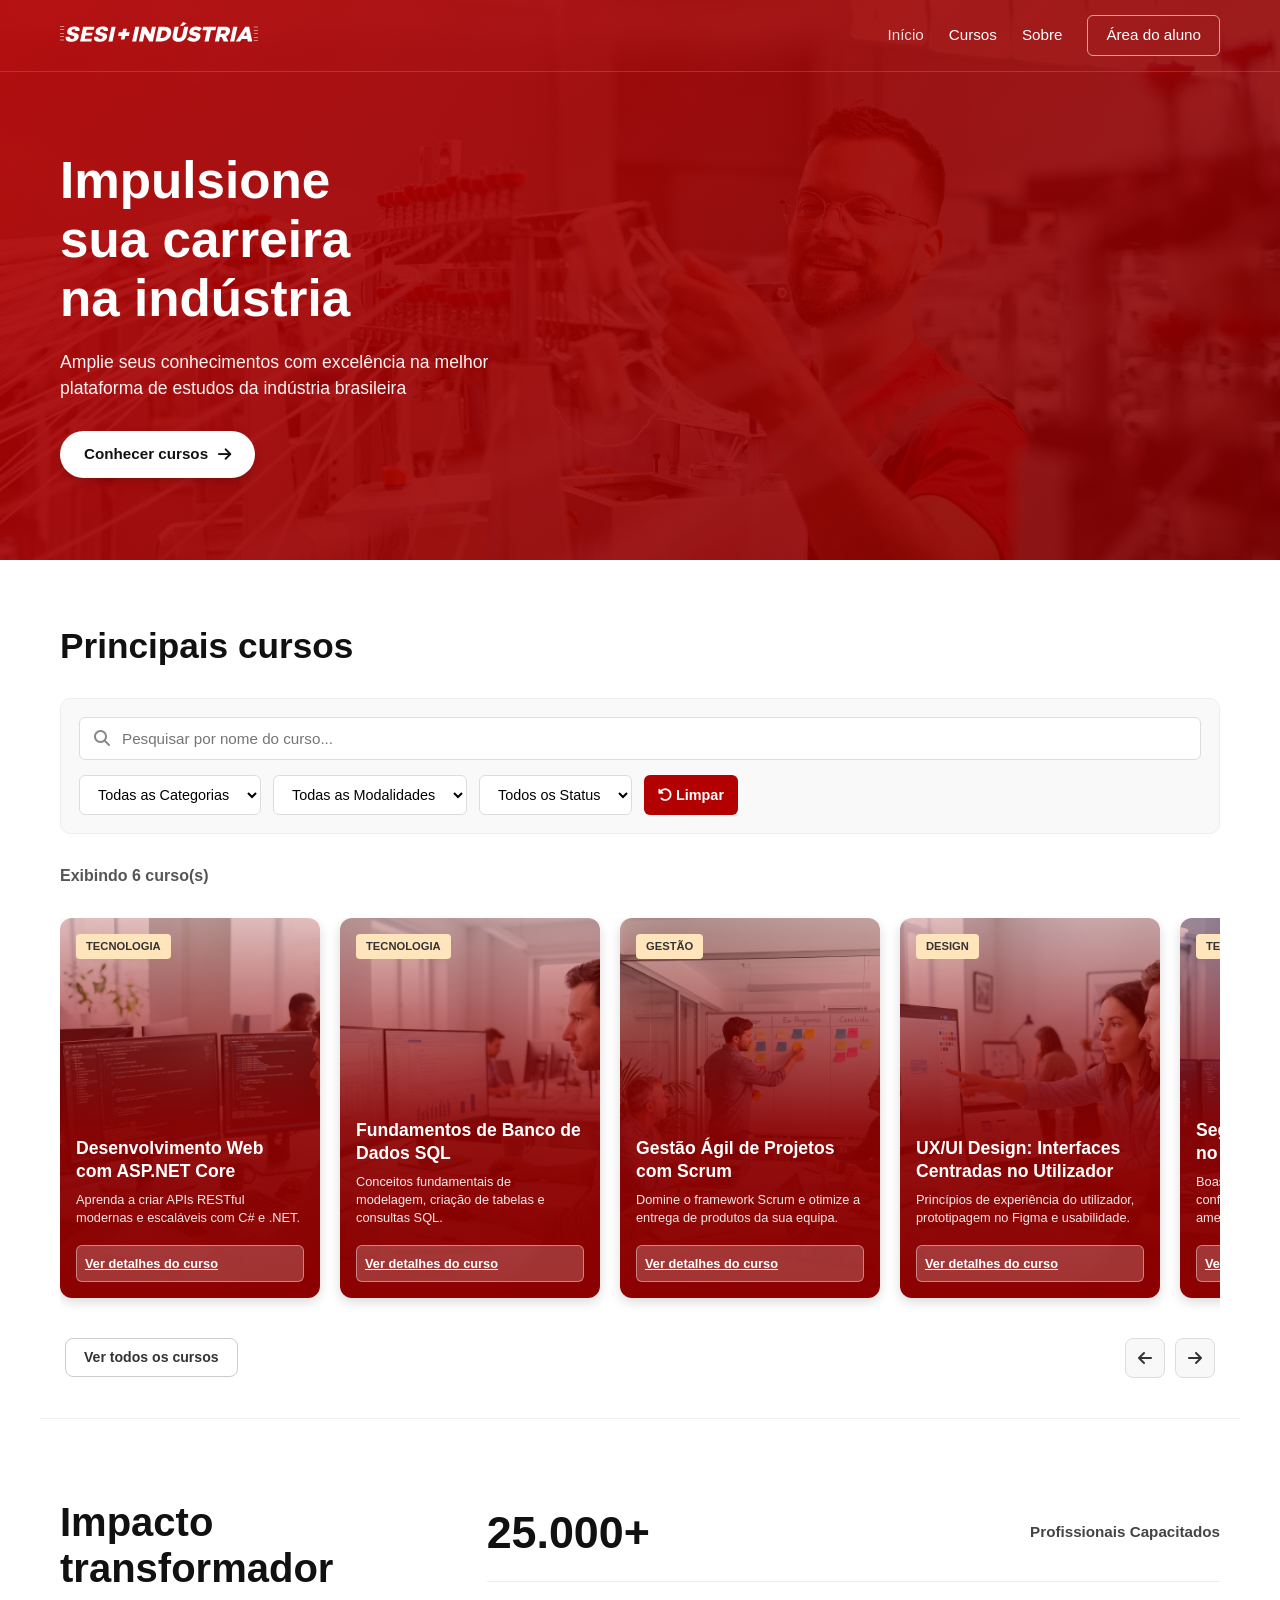
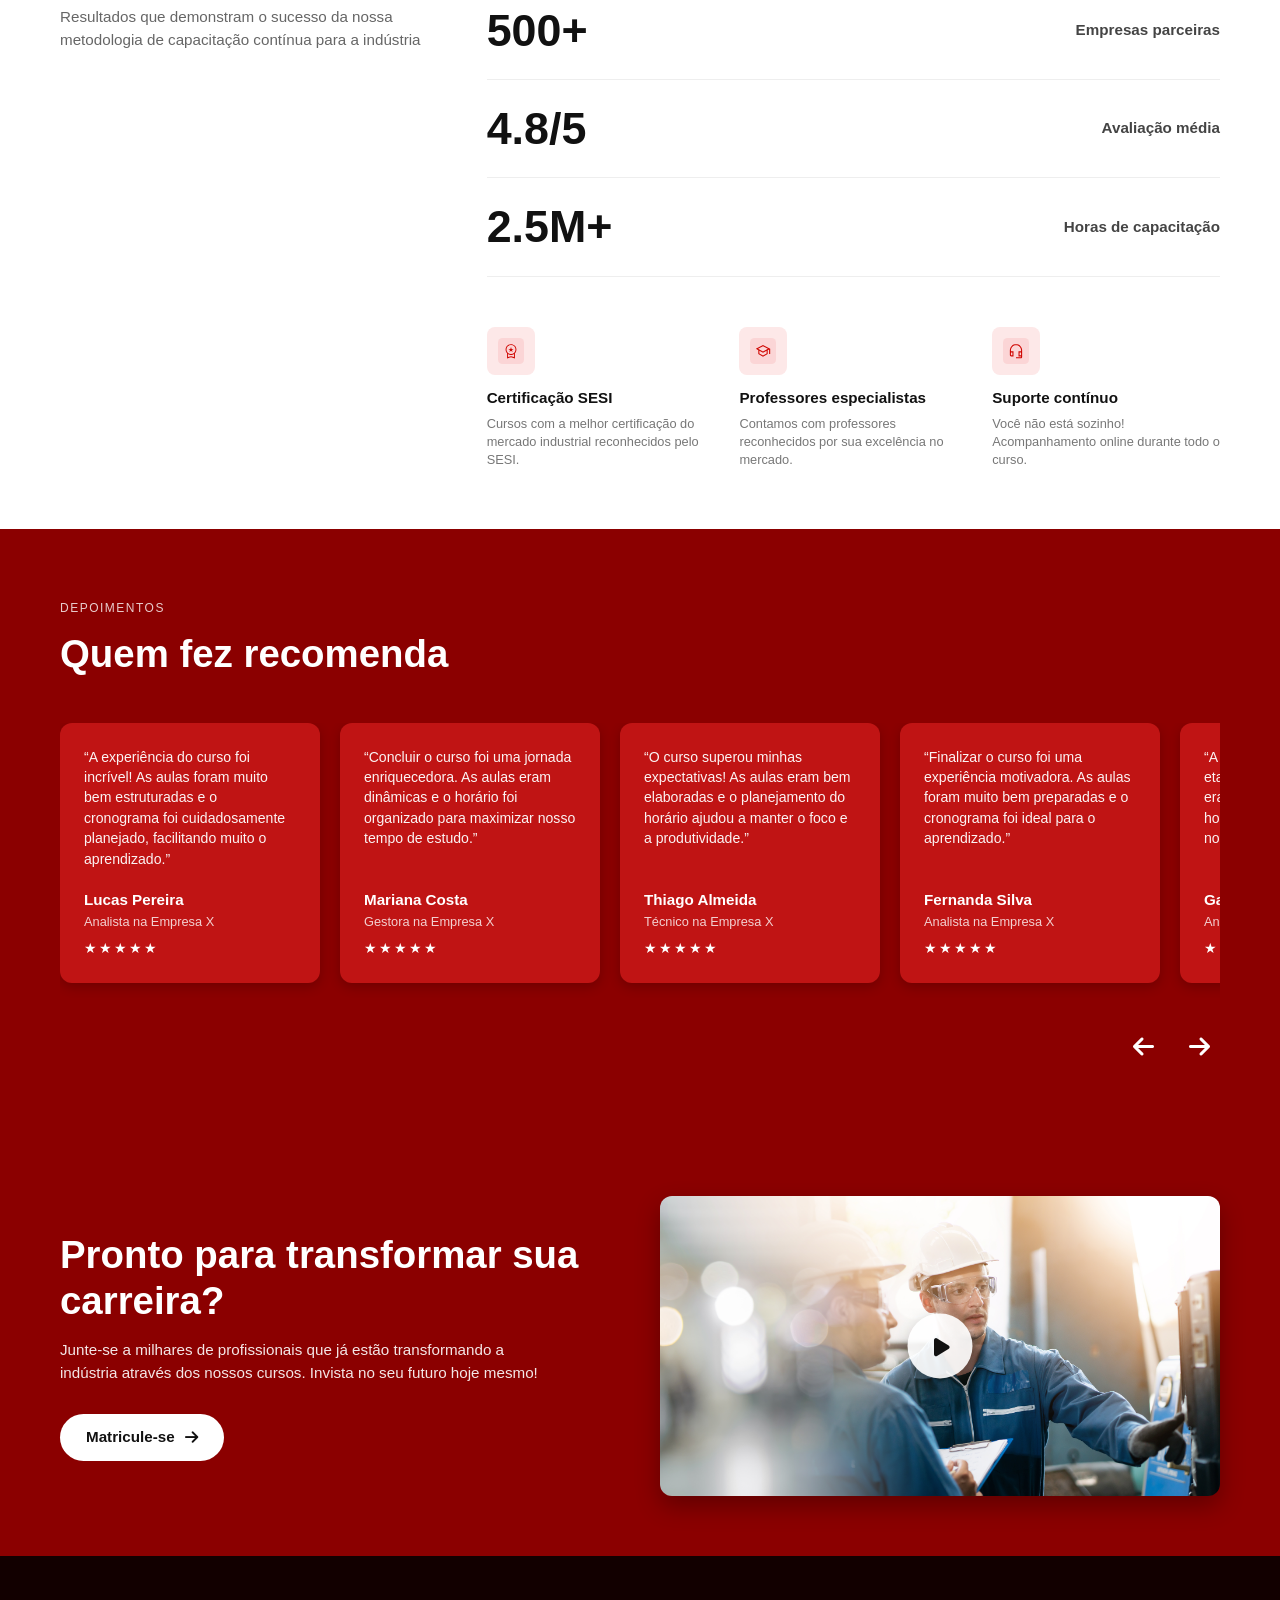
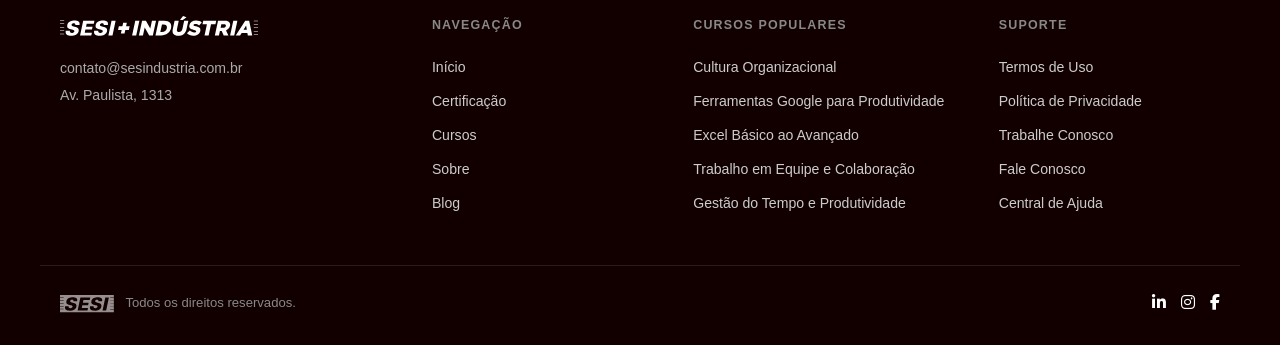
==== frontend/index.html @ e1ee6274 "Feat: Cria pagina completa de detalhes do curso" ====
<!DOCTYPE html>
<html lang="pt-BR">
<head>
    <meta charset="UTF-8">
    <meta name="viewport" content="width=device-width, initial-scale=1.0">
    <title>SESI + Indústria - Cursos e Capacitação</title>
    <link rel="stylesheet" href="style.css">
    <!-- Ícones FontAwesome para redes sociais e setas -->
    <link rel="stylesheet" href="https://cdnjs.cloudflare.com/ajax/libs/font-awesome/6.4.0/css/all.min.css">
</head>
<body>

    <!-- Header / Navbar Superior -->
    <header class="navbar" id="navbar">
        <div class="nav-container">
            <div class="brand-logo">
                <img id="navbarLogo" src="assets/logo-sesi-industria-white.svg" alt="SESI + Indústria">
            </div>
            <nav class="nav-links">
                <a href="#inicio" class="active">Início</a>
                <a href="#cursos">Cursos</a>
                <a href="#sobre">Sobre</a>
                <a href="#" class="btn-area-aluno">Área do aluno</a>
            </nav>
        </div>
    </header>

    <!-- Hero Banner -->
    <section id="inicio" class="hero-section">
        <div class="hero-overlay"></div>
        <div class="hero-content">
            <h1>Impulsione<br>sua carreira<br>na indústria</h1>
            <p>Amplie seus conhecimentos com excelência na melhor plataforma de estudos da indústria brasileira</p>
            <a href="#cursos" class="btn-hero">Conhecer cursos <i class="fa-solid fa-arrow-right"></i></a>
        </div>
    </section>

    <!-- Seção Catálogo de Cursos & Filtros -->
    <section id="cursos" class="courses-section container">
        <div class="section-title">
            <h2>Principais cursos</h2>
        </div>

        <!-- Filtros Integrados -->
        <div class="filters-container">
            <div class="search-box">
                <i class="fa-solid fa-magnifying-glass search-icon"></i>
                <input type="text" id="searchInput" placeholder="Pesquisar por nome do curso..." aria-label="Pesquisar curso">
            </div>
            <div class="select-filters">
                <select id="categoriaFilter" aria-label="Filtrar por Categoria">
                    <option value="">Todas as Categorias</option>
                    <option value="Tecnologia">Tecnologia</option>
                    <option value="Gestão">Gestão</option>
                    <option value="Design">Design</option>
                    <option value="Matemática">Matemática</option>
                </select>
                <select id="modalidadeFilter" aria-label="Filtrar por Modalidade">
                    <option value="">Todas as Modalidades</option>
                    <option value="EAD">EAD</option>
                    <option value="Presencial">Presencial</option>
                </select>
                <select id="statusFilter" aria-label="Filtrar por Status">
                    <option value="">Todos os Status</option>
                    <option value="Disponível">Disponível</option>
                    <option value="Em Breve">Em Breve</option>
                    <option value="Encerrado">Encerrado</option>
                </select>
                <button id="clearFiltersBtn" type="button"><i class="fa-solid fa-rotate-left"></i> Limpar</button>
            </div>
        </div>

        <div id="resultsCount" class="results-info"></div>

        <div id="loadingState" class="state-message" style="display: none;">Carregando cursos do servidor...</div>
        <div id="errorState" class="state-message" style="display: none;">Não foi possível carregar os cursos. Tente novamente mais tarde.</div>
        <div id="emptyState" class="state-message" style="display: none;">Nenhum curso encontrado com os filtros selecionados.</div>

        <!-- Carrossel de Cursos -->
        <div class="carousel-wrapper">
            <div id="coursesGrid" class="courses-carousel"></div>
        </div>

        <!-- Barra Inferior com Botão e Setas de Navegação -->
        <div class="carousel-controls">
            <a href="#cursos" class="btn-see-all">Ver todos os cursos</a>
            <div class="carousel-nav-btns">
                <button id="prevBtn" type="button" aria-label="Anterior"><i class="fa-solid fa-arrow-left"></i></button>
                <button id="nextBtn" type="button" aria-label="Próximo"><i class="fa-solid fa-arrow-right"></i></button>
            </div>
        </div>
    </section>

    <!-- Seção Impacto Transformador + Diferenciais -->
    <section id="sobre" class="impact-section container">
        <div class="impact-header">
            <h2>Impacto<br>transformador</h2>
            <p>Resultados que demonstram o sucesso da nossa metodologia de capacitação contínua para a indústria</p>
        </div>
        
        <div class="impact-right">
            <!-- Estatísticas Numéricas -->
            <div class="impact-stats">
                <div class="stat-item">
                    <h3>25.000+</h3>
                    <span>Profissionais Capacitados</span>
                </div>
                <div class="stat-item">
                    <h3>500+</h3>
                    <span>Empresas parceiras</span>
                </div>
                <div class="stat-item">
                    <h3>4.8/5</h3>
                    <span>Avaliação média</span>
                </div>
                <div class="stat-item">
                    <h3>2.5M+</h3>
                    <span>Horas de capacitação</span>
                </div>
            </div>

            <!-- Diferenciais Alinhados Abaixo dos Números -->
            <div class="features-section">
                <div class="feature-card">
                    <div class="icon-wrapper">
                        <img src="assets/01-certificacao-red.svg" alt="Certificação SESI" class="feature-icon">
                    </div>
                    <div class="feature-text">
                        <h4>Certificação SESI</h4>
                        <p>Cursos com a melhor certificação do mercado industrial reconhecidos pelo SESI.</p>
                    </div>
                </div>
                <div class="feature-card">
                    <div class="icon-wrapper">
                        <img src="assets/02-professores-red.svg" alt="Professores Especialistas" class="feature-icon">
                    </div>
                    <div class="feature-text">
                        <h4>Professores especialistas</h4>
                        <p>Contamos com professores reconhecidos por sua excelência no mercado.</p>
                    </div>
                </div>
                <div class="feature-card">
                    <div class="icon-wrapper">
                        <img src="assets/03-suporte-red.svg" alt="Suporte Contínuo" class="feature-icon">
                    </div>
                    <div class="feature-text">
                        <h4>Suporte contínuo</h4>
                        <p>Você não está sozinho! Acompanhamento online durante todo o curso.</p>
                    </div>
                </div>
            </div>
        </div>
    </section>

    <!-- Seção Depoimentos em Carrossel -->
    <section class="testimonials-section">
        <div class="container">
            <span class="sub-label">DEPOIMENTOS</span>
            <h2>Quem fez recomenda</h2>
            
            <!-- Wrapper do Carrossel de Depoimentos -->
            <div class="testimonials-carousel-wrapper">
                <div id="testimonialsCarousel" class="testimonials-carousel">
                    
                    <div class="testimonial-card">
                        <p>“A experiência do curso foi incrível! As aulas foram muito bem estruturadas e o cronograma foi cuidadosamente planejado, facilitando muito o aprendizado.”</p>
                        <div class="author-info">
                            <strong>Lucas Pereira</strong>
                            <span>Analista na Empresa X</span>
                            <div class="stars">★★★★★</div>
                        </div>
                    </div>

                    <div class="testimonial-card">
                        <p>“Concluir o curso foi uma jornada enriquecedora. As aulas eram dinâmicas e o horário foi organizado para maximizar nosso tempo de estudo.”</p>
                        <div class="author-info">
                            <strong>Mariana Costa</strong>
                            <span>Gestora na Empresa X</span>
                            <div class="stars">★★★★★</div>
                        </div>
                    </div>

                    <div class="testimonial-card">
                        <p>“O curso superou minhas expectativas! As aulas eram bem elaboradas e o planejamento do horário ajudou a manter o foco e a produtividade.”</p>
                        <div class="author-info">
                            <strong>Thiago Almeida</strong>
                            <span>Técnico na Empresa X</span>
                            <div class="stars">★★★★★</div>
                        </div>
                    </div>

                    <div class="testimonial-card">
                        <p>“Finalizar o curso foi uma experiência motivadora. As aulas foram muito bem preparadas e o cronograma foi ideal para o aprendizado.”</p>
                        <div class="author-info">
                            <strong>Fernanda Silva</strong>
                            <span>Analista na Empresa X</span>
                            <div class="stars">★★★★★</div>
                        </div>
                    </div>

                    <!-- CARD ADICIONADO: Gabriel Santos -->
                    <div class="testimonial-card">
                        <p>“A conclusão do curso foi uma etapa muito gratificante. As aulas eram bem organizadas e o horário foi pensado para facilitar nosso aprendizado.”</p>
                        <div class="author-info">
                            <strong>Gabriel Santos</strong>
                            <span>Analista na Empresa X</span>
                            <div class="stars">★★★★★</div>
                        </div>
                    </div>

                </div>
            </div>

            <!-- Setas de Navegação no Canto Inferior Direito -->
            <div class="testimonials-nav-btns">
                <button id="testimonialPrevBtn" type="button" aria-label="Depoimento Anterior"><i class="fa-solid fa-arrow-left"></i></button>
                <button id="testimonialNextBtn" type="button" aria-label="Próximo Depoimento"><i class="fa-solid fa-arrow-right"></i></button>
            </div>
        </div>
    </section>

    <!-- Seção Call To Action (Vídeo/Aulas) -->
    <section class="cta-section">
        <div class="container cta-flex">
            <div class="cta-content">
                <h2>Pronto para transformar sua carreira?</h2>
                <p>Junte-se a milhares de profissionais que já estão transformando a indústria através dos nossos cursos. Invista no seu futuro hoje mesmo!</p>
                <a href="#cursos" class="btn-cta">Matricule-se <i class="fa-solid fa-arrow-right"></i></a>
            </div>
            <div class="cta-media">
                <img src="assets/video-thumb.png" alt="Aulas práticas na indústria">
                <div class="play-btn-overlay">
                    <i class="fa-solid fa-play"></i>
                </div>
            </div>
        </div>
    </section>

    <!-- Rodapé Dark -->
    <footer class="footer-dark">
        <div class="container footer-grid">
            <div class="footer-col brand-col">
                <img src="assets/logo-sesi-industria-white.svg" alt="SESI + Indústria Logo White" class="footer-logo">
                <p>contato@sesindustria.com.br</p>
                <p>Av. Paulista, 1313</p>
            </div>
            <div class="footer-col">
                <h4>NAVEGAÇÃO</h4>
                <ul>
                    <li><a href="#inicio">Início</a></li>
                    <li><a href="#">Certificação</a></li>
                    <li><a href="#cursos">Cursos</a></li>
                    <li><a href="#sobre">Sobre</a></li>
                    <li><a href="#">Blog</a></li>
                </ul>
            </div>
            <div class="footer-col">
                <h4>CURSOS POPULARES</h4>
                <ul>
                    <li><a href="#">Cultura Organizacional</a></li>
                    <li><a href="#">Ferramentas Google para Produtividade</a></li>
                    <li><a href="#">Excel Básico ao Avançado</a></li>
                    <li><a href="#">Trabalho em Equipe e Colaboração</a></li>
                    <li><a href="#">Gestão do Tempo e Produtividade</a></li>
                </ul>
            </div>
            <div class="footer-col">
                <h4>SUPORTE</h4>
                <ul>
                    <li><a href="#">Termos de Uso</a></li>
                    <li><a href="#">Política de Privacidade</a></li>
                    <li><a href="#">Trabalhe Conosco</a></li>
                    <li><a href="#">Fale Conosco</a></li>
                    <li><a href="#">Central de Ajuda</a></li>
                </ul>
            </div>
        </div>
        <div class="footer-bottom container">
            <div class="copyright">
                <img src="assets/logo-sesi.svg" alt="SESI Logo" class="mini-logo">
                <span>Todos os direitos reservados.</span>
            </div>
            <div class="social-links">
                <a href="#"><i class="fa-brands fa-linkedin-in"></i></a>
                <a href="#"><i class="fa-brands fa-instagram"></i></a>
                <a href="#"><i class="fa-brands fa-facebook-f"></i></a>
            </div>
        </div>
    </footer>

    <!-- Modal de Detalhes -->
    <div id="courseModal" class="modal" role="dialog" aria-modal="true" aria-hidden="true">
        <div class="modal-content">
            <button id="closeModalBtn" class="close-btn" aria-label="Fechar Modal">&times;</button>
            <div id="modalBody"></div>
        </div>
    </div>

    <script src="script.js"></script>
</body>
</html>
---- frontend/style.css ----
* {
    box-sizing: border-box;
    margin: 0;
    padding: 0;
    font-family: 'Segoe UI', Tahoma, Geneva, Verdana, sans-serif;
}

body {
    background-color: #ffffff;
    color: #333;
    line-height: 1.5;
}

.container {
    max-width: 1200px;
    margin: 0 auto;
    padding: 0 20px;
}

/* --- NAVBAR TRANSPARENTE E FIXA --- */
.navbar {
    position: fixed;
    top: 0;
    left: 0;
    width: 100%;
    background-color: transparent;
    border-bottom: 1px solid rgba(255, 255, 255, 0.15);
    z-index: 1000;
    padding: 15px 0;
    transition: background-color 0.3s ease, border-color 0.3s ease, box-shadow 0.3s ease;
}

.nav-container {
    max-width: 1200px;
    margin: 0 auto;
    padding: 0 20px;
    display: flex;
    justify-content: space-between;
    align-items: center;
}

.brand-logo img {
    height: 20px;
    transition: opacity 0.2s ease;
}

.nav-links {
    display: flex;
    align-items: center;
    gap: 25px;
}

.nav-links a {
    text-decoration: none;
    color: #ffffff;
    font-weight: 500;
    font-size: 0.95rem;
    transition: color 0.3s ease;
}

.nav-links a:hover, .nav-links a.active {
    color: #ffffff;
    opacity: 0.85;
}

.btn-area-aluno {
    border: 1px solid rgba(255, 255, 255, 0.6);
    padding: 8px 18px;
    border-radius: 6px;
    color: #ffffff !important;
    transition: all 0.3s ease;
}

.btn-area-aluno:hover {
    background-color: #ffffff;
    color: #b30000 !important;
}

/* NAVBAR BRANCA APÓS O SCROLL */
.navbar.scrolled {
    background-color: #ffffff;
    border-bottom: 1px solid #eaeaea;
    box-shadow: 0 2px 10px rgba(0, 0, 0, 0.08);
}

.navbar.scrolled .nav-links a {
    color: #333333;
}

.navbar.scrolled .nav-links a:hover, 
.navbar.scrolled .nav-links a.active {
    color: #b30000;
    opacity: 1;
}

.navbar.scrolled .btn-area-aluno {
    border-color: #ccc;
    color: #333333 !important;
}

.navbar.scrolled .btn-area-aluno:hover {
    border-color: #b30000;
    color: #b30000 !important;
}

/* BANNER PRINCIPAL (HERO) */
.hero-section {
    position: relative;
    background: url('assets/hero-image.png') no-repeat center center/cover;
    height: 560px;
    display: flex;
    align-items: center;
    color: #ffffff;
    padding-top: 70px;
}

/* CAMADA VERMELHA (OVERLAY) */
.hero-overlay {
    position: absolute;
    top: 0;
    left: 0;
    width: 100%;
    height: 100%;
    background: linear-gradient(135deg, rgba(179, 0, 0, 0.92) 0%, rgba(130, 0, 0, 0.88) 100%);
    z-index: 1;
    pointer-events: none;
}

/* CONTEÚDO E BOTÃO BRANCO */
.hero-content {
    position: relative;
    z-index: 2;
    max-width: 1200px;
    margin: 0 auto;
    padding: 0 20px;
    width: 100%;
}

.hero-content h1 {
    font-size: 3.2rem;
    font-weight: 800;
    line-height: 1.15;
    margin-bottom: 20px;
    color: #ffffff;
}

.hero-content p {
    font-size: 1.1rem;
    max-width: 500px;
    margin-bottom: 30px;
    opacity: 0.95;
    color: #ffffff;
}

.btn-hero, 
a.btn-hero {
    display: inline-flex !important;
    align-items: center !important;
    gap: 10px !important;
    background-color: #ffffff !important;
    color: #111111 !important;
    padding: 12px 24px !important;
    border-radius: 25px !important;
    text-decoration: none !important;
    font-weight: 700 !important;
    font-size: 0.95rem !important;
    box-shadow: 0 4px 10px rgba(0, 0, 0, 0.15) !important;
    transition: transform 0.2s ease, background-color 0.2s ease !important;
}

.btn-hero:hover, 
a.btn-hero:hover {
    background-color: #f0f0f0 !important;
    color: #b30000 !important;
    transform: translateY(-2px) !important;
}

/* --- SEÇÃO CURSOS E FILTROS --- */
.courses-section {
    padding: 60px 20px 40px 20px;
}

.section-title h2 {
    font-size: 2.2rem;
    font-weight: 800;
    color: #111;
    margin-bottom: 25px;
}

/* Filtros */
.filters-container {
    background: #f9f9f9;
    padding: 18px;
    border-radius: 10px;
    margin-bottom: 30px;
    border: 1px solid #eee;
    display: flex;
    flex-direction: column;
    gap: 15px;
}

.search-box {
    position: relative;
    width: 100%;
}

.search-icon {
    position: absolute;
    left: 15px;
    top: 50%;
    transform: translateY(-50%);
    color: #888;
}

.search-box input {
    width: 100%;
    padding: 12px 12px 12px 42px;
    border: 1px solid #ddd;
    border-radius: 6px;
    font-size: 0.95rem;
    outline: none;
}

.search-box input:focus {
    border-color: #b30000;
}

.select-filters {
    display: flex;
    gap: 12px;
    flex-wrap: wrap;
}

.select-filters select, .select-filters button {
    padding: 10px 14px;
    border-radius: 6px;
    border: 1px solid #ddd;
    font-size: 0.9rem;
    background-color: #fff;
    cursor: pointer;
}

.select-filters button {
    background-color: #b30000;
    color: #fff;
    border: none;
    font-weight: 600;
    transition: background 0.2s ease;
}

.select-filters button:hover {
    background-color: #880000;
}

.results-info {
    font-weight: 600;
    margin-bottom: 20px;
    color: #555;
}

/* --- CARROSSEL HORIZONTAL DE CURSOS --- */
.carousel-wrapper {
    width: 100%;
    overflow: hidden;
    padding: 10px 0;
    margin-bottom: 15px;
}

#coursesGrid {
    display: flex !important;
    flex-direction: row !important;
    flex-wrap: nowrap !important;
    gap: 20px !important;
    overflow-x: auto !important;
    scroll-behavior: smooth !important;
    padding-bottom: 15px !important;
    scrollbar-width: none;
}

#coursesGrid::-webkit-scrollbar {
    display: none;
}

/* Cartões do Carrossel com imagem de fundo e degradê vermelho */
#coursesGrid .course-card {
    flex: 0 0 260px !important;
    width: 260px !important;
    min-width: 260px !important;
    max-width: 260px !important;
    height: 380px !important; /* Altura fixa para todos os cards */
    border-radius: 12px;
    overflow: hidden;
    color: #ffffff;
    display: flex;
    flex-direction: column;
    justify-content: space-between;
    position: relative;
    box-shadow: 0 4px 12px rgba(0, 0, 0, 0.15);
    transition: transform 0.2s ease, box-shadow 0.2s ease;
    
    /* Configurações da Imagem de Fundo */
    background-size: cover;
    background-position: center;
    background-repeat: no-repeat;
    padding: 16px;
}

#coursesGrid .course-card:hover {
    transform: translateY(-4px);
    box-shadow: 0 8px 20px rgba(0, 0, 0, 0.25);
}

#coursesGrid .course-card .badge-category {
    align-self: flex-start;
    background-color: #ffe4bc;
    color: #333333;
    font-size: 0.7rem;
    font-weight: 700;
    padding: 4px 10px;
    border-radius: 4px;
    text-transform: uppercase;
    z-index: 2;
}

#coursesGrid .course-card .course-body {
    display: flex;
    flex-direction: column;
    gap: 8px;
    z-index: 2;
}

#coursesGrid .course-card h3 {
    font-size: 1.1rem;
    font-weight: 700;
    line-height: 1.3;
    color: #ffffff;
}

#coursesGrid .course-card p {
    font-size: 0.8rem;
    opacity: 0.9;
    line-height: 1.4;
    color: #ffffff;
    margin-bottom: 10px;
}

#coursesGrid .course-card .btn-card-details {
    background-color: rgba(255, 255, 255, 0.2);
    color: #ffffff;
    border: 1px solid rgba(255, 255, 255, 0.4);
    padding: 8px;
    border-radius: 6px;
    cursor: pointer;
    font-weight: 600;
    font-size: 0.8rem;
    width: 100%;
    transition: background-color 0.2s ease, color 0.2s ease;
}

#coursesGrid .course-card .btn-card-details:hover {
    background-color: #ffffff;
    color: #b30000;
}

/* CONTROLES E BOTÕES INFERIORES */
.carousel-controls {
    display: flex;
    justify-content: space-between;
    align-items: center;
    margin-top: 15px;
    padding: 0 5px;
}

.btn-see-all {
    display: inline-block;
    padding: 8px 18px;
    border: 1px solid #ccc;
    border-radius: 8px;
    color: #333333;
    text-decoration: none;
    font-size: 0.88rem;
    font-weight: 600;
    transition: all 0.2s ease;
}

.btn-see-all:hover {
    border-color: #b30000;
    color: #b30000;
}

.carousel-nav-btns {
    display: flex;
    gap: 10px;
}

.carousel-nav-btns button {
    width: 40px;
    height: 40px;
    border-radius: 8px;
    border: 1px solid #ddd;
    background-color: #f8f8f8;
    color: #333333;
    font-size: 1rem;
    cursor: pointer;
    display: flex;
    justify-content: center;
    align-items: center;
    transition: all 0.2s ease;
}

.carousel-nav-btns button:hover {
    background-color: #e5e5e5;
    color: #b30000;
}

/* --- SEÇÃO IMPACTO TRANSFORMADOR --- */
.impact-section {
    padding: 80px 20px 60px 20px;
    display: grid;
    grid-template-columns: 1fr 2fr;
    gap: 60px;
    align-items: start;
    border-top: 1px solid #f0f0f0;
}

.impact-header h2 {
    font-size: 2.5rem;
    font-weight: 800;
    line-height: 1.15;
    color: #111;
    margin-bottom: 15px;
}

.impact-header p {
    color: #666;
    font-size: 0.95rem;
    line-height: 1.5;
}

.impact-right {
    display: flex;
    flex-direction: column;
    gap: 40px;
}

.impact-stats {
    display: flex;
    flex-direction: column;
    gap: 15px;
}

.stat-item {
    display: flex;
    justify-content: space-between;
    align-items: center;
    border-bottom: 1px solid #eee;
    padding-bottom: 15px;
}

.stat-item h3 {
    font-size: 2.8rem;
    font-weight: 800;
    color: #111;
}

.stat-item span {
    color: #444;
    font-weight: 600;
    font-size: 0.95rem;
}

/* --- DIFERENCIAIS --- */
.features-section {
    display: grid;
    grid-template-columns: repeat(3, 1fr);
    gap: 25px;
    margin-top: 10px;
}

.feature-card {
    display: flex;
    flex-direction: column;
    align-items: flex-start;
    gap: 12px;
}

.icon-wrapper {
    background-color: #fde8e8;
    width: 48px;
    height: 48px;
    border-radius: 8px;
    display: flex;
    justify-content: center;
    align-items: center;
}

.feature-icon {
    width: 26px;
    height: 26px;
}

.feature-text h4 {
    font-size: 0.95rem;
    font-weight: 700;
    color: #111;
    margin-bottom: 6px;
}

.feature-text p {
    font-size: 0.8rem;
    color: #777;
    line-height: 1.4;
}

/* --- SEÇÃO DEPOIMENTOS (CARROSSEL COM 5 CARTÕES) --- */
.testimonials-section {
    background-color: #8b0000;
    color: #ffffff;
    padding: 70px 0;
    overflow: hidden;
}

.testimonials-section .sub-label {
    font-size: 0.75rem;
    letter-spacing: 1.5px;
    opacity: 0.8;
    display: block;
    margin-bottom: 8px;
    text-transform: uppercase;
}

.testimonials-section h2 {
    font-size: 2.4rem;
    font-weight: 800;
    margin-bottom: 30px;
    color: #ffffff;
}

.testimonials-carousel-wrapper {
    width: 100%;
    overflow: hidden;
    padding: 10px 0;
}

/* Força alinhamento em linha horizontal contínua */
#testimonialsCarousel, 
.testimonials-carousel {
    display: flex !important;
    flex-direction: row !important;
    flex-wrap: nowrap !important;
    gap: 20px !important;
    overflow-x: auto !important;
    scroll-behavior: smooth !important;
    padding-bottom: 15px !important;
    scrollbar-width: none;
}

.testimonials-carousel::-webkit-scrollbar {
    display: none;
}

/* Cartões individuais do carrossel */
.testimonials-carousel .testimonial-card {
    flex: 0 0 260px !important;
    width: 260px !important;
    min-width: 260px !important;
    max-width: 260px !important;
    background-color: #c01414 !important;
    padding: 24px !important;
    border-radius: 12px !important;
    display: flex !important;
    flex-direction: column !important;
    justify-content: space-between !important;
    box-shadow: 0 4px 12px rgba(0, 0, 0, 0.2);
}

.testimonial-card p {
    font-size: 0.88rem;
    line-height: 1.45;
    margin-bottom: 20px;
    opacity: 0.95;
    color: #ffffff;
}

.author-info strong {
    display: block;
    font-size: 0.95rem;
    color: #ffffff;
}

.author-info span {
    font-size: 0.8rem;
    opacity: 0.8;
    display: block;
    margin-bottom: 8px;
    color: #ffffff;
}

.author-info .stars {
    color: #ffffff;
    font-size: 0.85rem;
    letter-spacing: 2px;
}

/* Setas de navegação no canto inferior direito */
.testimonials-nav-btns {
    display: flex;
    justify-content: flex-end;
    gap: 15px;
    margin-top: 20px;
}

.testimonials-nav-btns button {
    background: transparent;
    border: none;
    color: #ffffff;
    font-size: 1.5rem;
    cursor: pointer;
    padding: 5px 10px;
    transition: transform 0.2s ease, opacity 0.2s ease;
}

.testimonials-nav-btns button:hover {
    transform: scale(1.2);
    opacity: 0.8;
}

/* --- SEÇÃO CTA (CALL TO ACTION / VÍDEO) --- */
.cta-section {
    background-color: #8b0000;
    padding: 60px 0;
    color: #ffffff;
}

.cta-flex {
    display: grid;
    grid-template-columns: 1fr 1fr;
    gap: 40px;
    align-items: center;
}

.cta-content h2 {
    font-size: 2.4rem;
    font-weight: 800;
    line-height: 1.2;
    margin-bottom: 15px;
    color: #ffffff;
}

.cta-content p {
    font-size: 0.95rem;
    opacity: 0.9;
    margin-bottom: 30px;
    max-width: 480px;
    line-height: 1.5;
    color: #ffffff;
}

.btn-cta, 
a.btn-cta {
    display: inline-flex !important;
    align-items: center !important;
    gap: 10px !important;
    background-color: #ffffff !important;
    color: #111111 !important;
    padding: 12px 26px !important;
    border-radius: 25px !important;
    text-decoration: none !important;
    font-weight: 700 !important;
    font-size: 0.95rem !important;
    transition: transform 0.2s ease, background-color 0.2s ease !important;
}

.btn-cta:hover, 
a.btn-cta:hover {
    background-color: #f0f0f0 !important;
    color: #b30000 !important;
    transform: translateY(-2px) !important;
}

.cta-media {
    position: relative;
    border-radius: 12px;
    overflow: hidden;
    box-shadow: 0 10px 25px rgba(0, 0, 0, 0.3);
}

.cta-media img {
    width: 100%;
    height: 300px;
    object-fit: cover;
    display: block;
}

.play-btn-overlay {
    position: absolute;
    top: 50%;
    left: 50%;
    transform: translate(-50%, -50%);
    background-color: rgba(255, 255, 255, 0.9);
    color: #111111;
    width: 65px;
    height: 65px;
    border-radius: 50%;
    display: flex;
    justify-content: center;
    align-items: center;
    font-size: 1.3rem;
    cursor: pointer;
    box-shadow: 0 4px 15px rgba(0, 0, 0, 0.2);
    transition: transform 0.2s ease, background-color 0.2s ease;
}

.play-btn-overlay:hover {
    transform: translate(-50%, -50%) scale(1.1);
    background-color: #ffffff;
}

.play-btn-overlay i {
    margin-left: 3px;
}

/* --- FOOTER DARK --- */
.footer-dark {
    background-color: #120000;
    color: #ffffff;
    padding: 60px 0 30px 0;
}

.footer-grid {
    display: grid;
    grid-template-columns: 1.5fr 1fr 1.2fr 1fr;
    gap: 40px;
    padding-bottom: 40px;
    border-bottom: 1px solid rgba(255, 255, 255, 0.1);
}

.footer-logo {
    height: 20px;
    margin-bottom: 15px;
}

.brand-col p {
    color: #aaa;
    font-size: 0.88rem;
    margin-bottom: 5px;
}

.footer-col h4 {
    font-size: 0.78rem;
    letter-spacing: 1.2px;
    color: #888;
    margin-bottom: 20px;
}

.footer-col ul {
    list-style: none;
}

.footer-col ul li {
    margin-bottom: 10px;
}

.footer-col ul li a {
    color: #ccc;
    text-decoration: none;
    font-size: 0.88rem;
    transition: color 0.2s ease;
}

.footer-col ul li a:hover {
    color: #ffffff;
}

.footer-bottom {
    display: flex;
    justify-content: space-between;
    align-items: center;
    padding-top: 25px;
    font-size: 0.82rem;
    color: #888;
}

.mini-logo {
    height: 18px;
    vertical-align: middle;
    margin-right: 8px;
    filter: brightness(0) invert(1);
}

.social-links {
    display: flex;
    gap: 15px;
}

.social-links a {
    color: #ffffff;
    font-size: 1rem;
}

/* --- MODAL CENTRALIZADO --- */
.modal { 
    position: fixed; 
    top: 0; 
    left: 0; 
    width: 100vw; 
    height: 100vh; 
    background: rgba(0, 0, 0, 0.7); 
    display: none; 
    justify-content: center; 
    align-items: center; 
    z-index: 9999; 
}

.modal-content { 
    background: #fff; 
    padding: 30px; 
    border-radius: 12px; 
    max-width: 500px; 
    width: 90%; 
    position: relative; 
    box-shadow: 0 4px 20px rgba(0, 0, 0, 0.4);
    color: #333;
}

.close-btn { 
    position: absolute; 
    top: 12px; 
    right: 15px; 
    font-size: 1.8rem; 
    border: none; 
    background: none; 
    cursor: pointer; 
    color: #666;
}

/* Responsividade Mobile */
@media (max-width: 900px) {
    .impact-section, .cta-flex, .footer-grid {
        grid-template-columns: 1fr;
    }
    .features-section {
        grid-template-columns: 1fr;
    }
    .hero-content h1 {
        font-size: 2.3rem;
    }
}
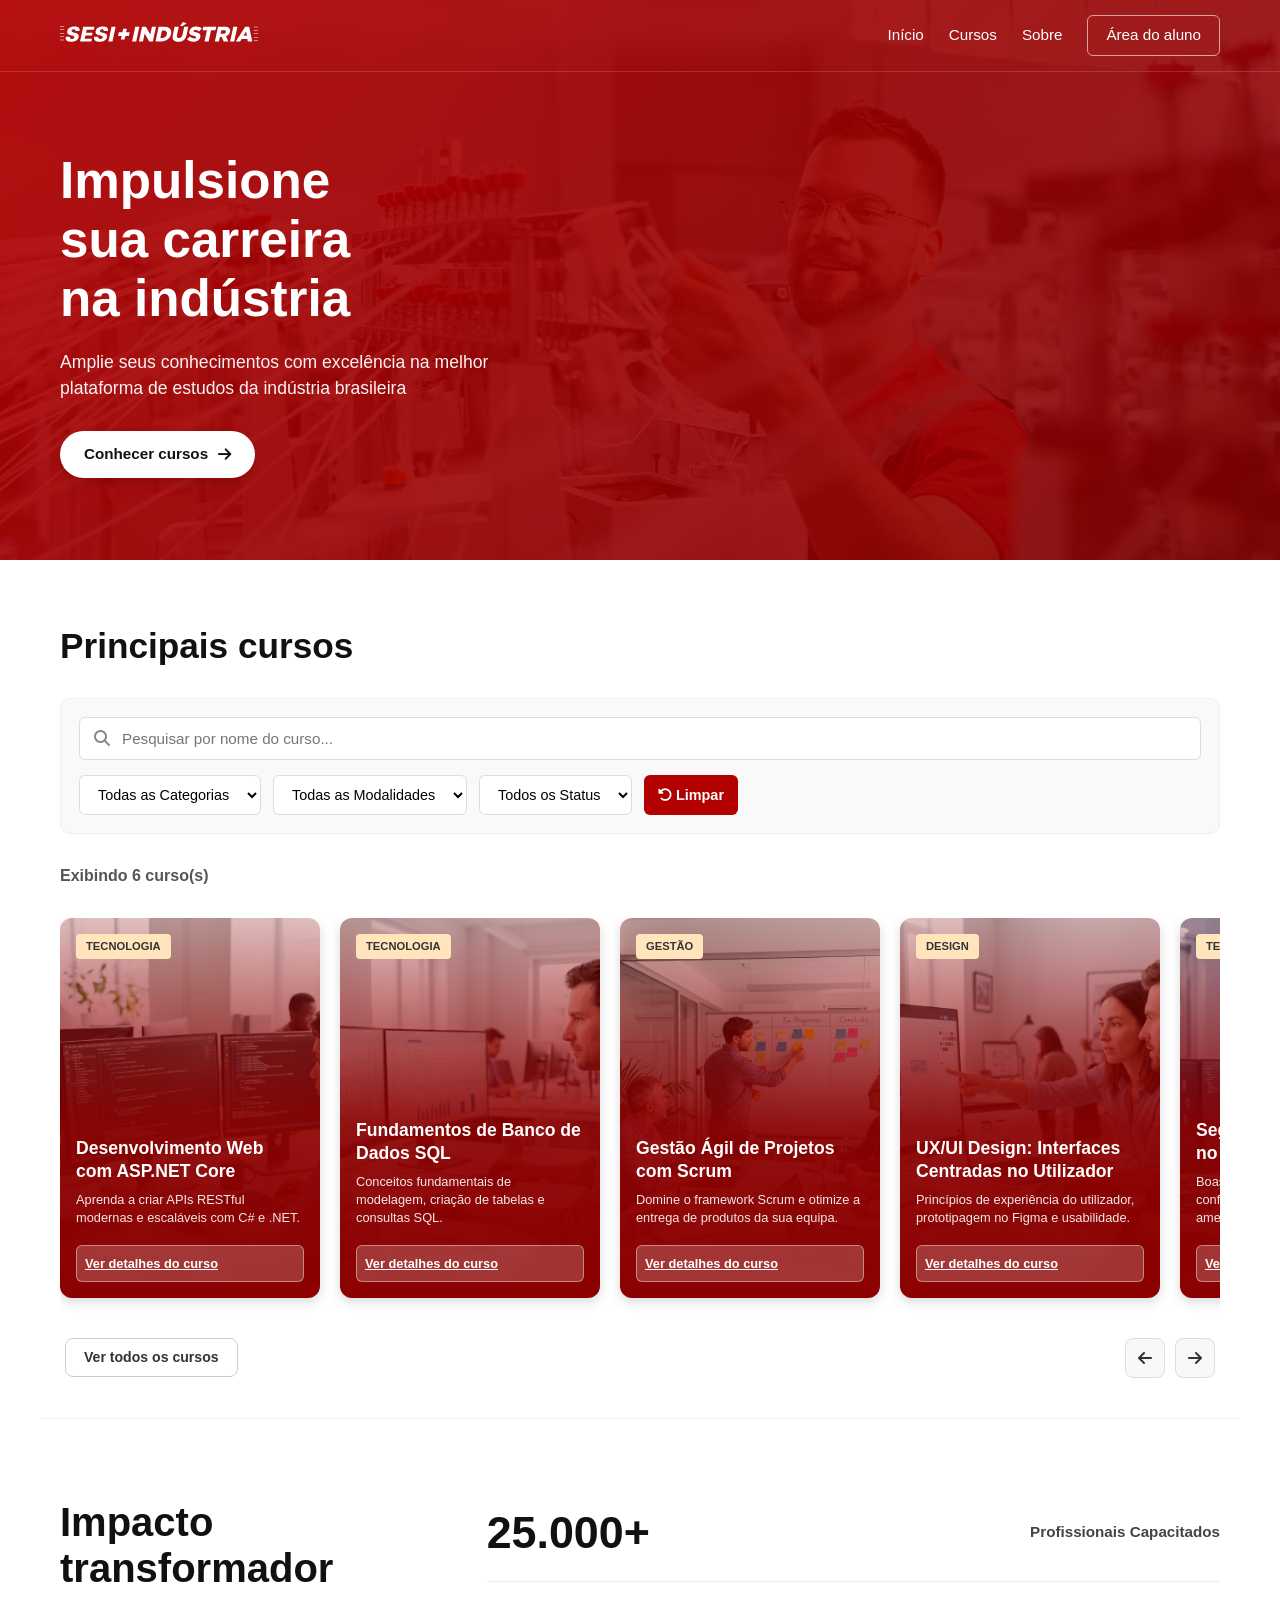
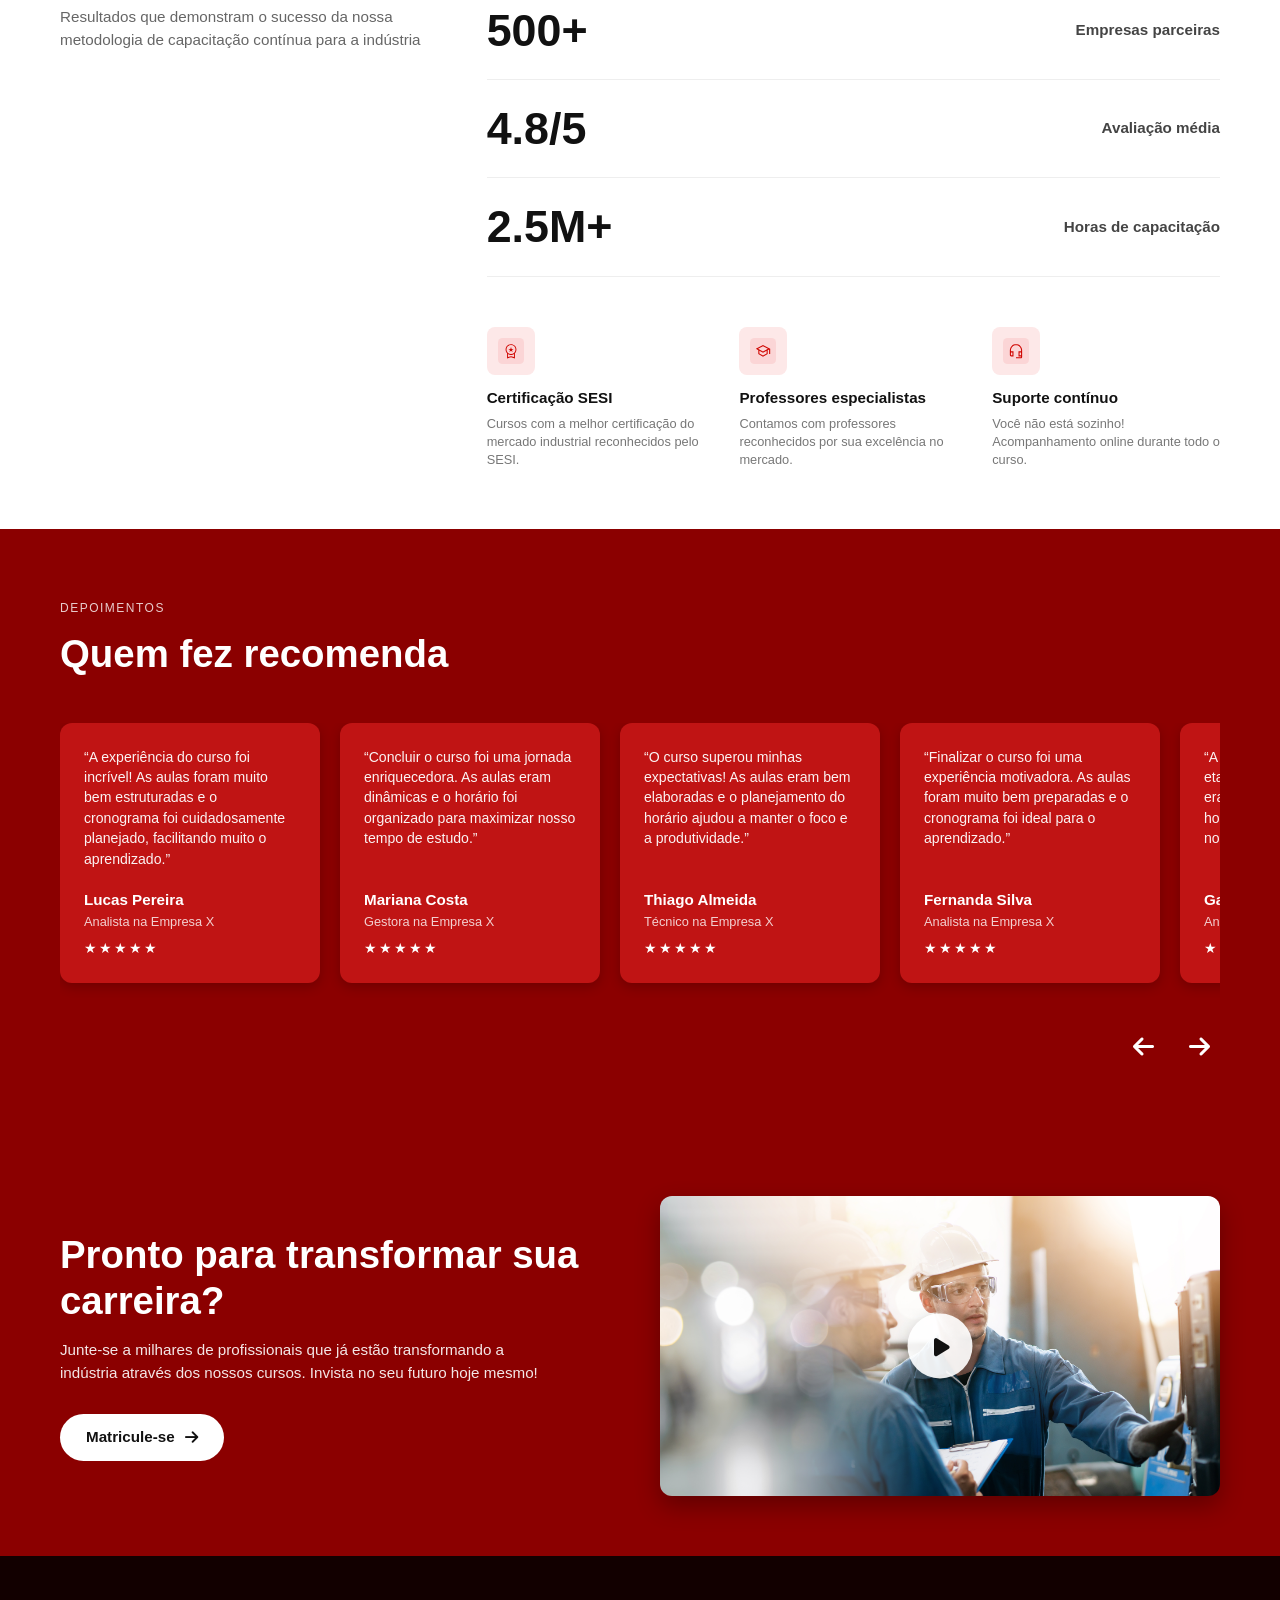
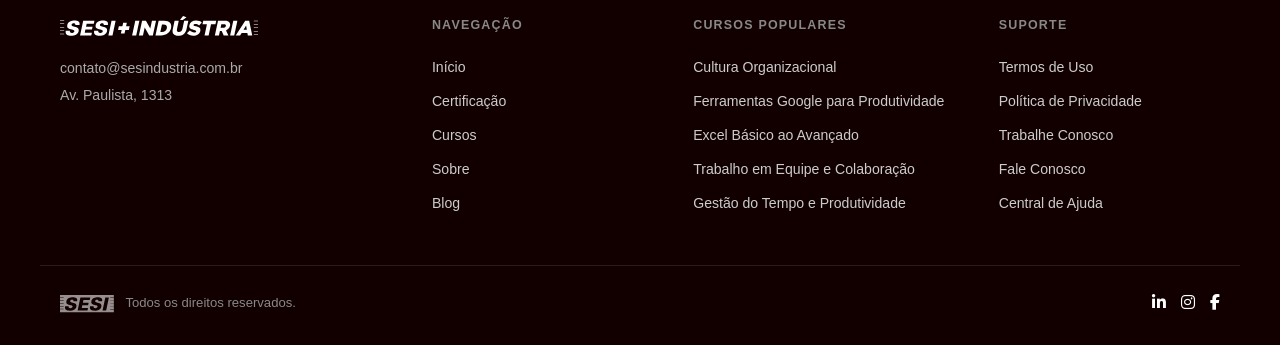
==== commit 71fdb8a3: "Correções na versão mobile" ====
--- a/frontend/index.html
+++ b/frontend/index.html
@@ -14,14 +14,23 @@
     <header class="navbar" id="navbar">
         <div class="nav-container">
             <div class="brand-logo">
-                <img id="navbarLogo" src="assets/logo-sesi-industria-white.svg" alt="SESI + Indústria">
-            </div>
-            <nav class="nav-links">
-                <a href="#inicio" class="active">Início</a>
-                <a href="#cursos">Cursos</a>
-                <a href="#sobre">Sobre</a>
+                <a href="index.html">
+                    <img id="navbarLogo" src="assets/logo-sesi-industria-primary.svg" alt="SESI + Indústria">
+                </a>
+            </div>
+            
+            <!-- Adiciona a classe 'nav-links' e o botão hambúrguer -->
+            <nav class="nav-links" id="navLinks">
+                <a href="index.html#inicio">Início</a>
+                <a href="index.html#cursos">Cursos</a>
+                <a href="index.html#sobre">Sobre</a>
                 <a href="#" class="btn-area-aluno">Área do aluno</a>
             </nav>
+
+            <!-- Botão do Menu Hambúrguer -->
+            <button class="hamburger-btn" id="hamburgerBtn" aria-label="Abrir Menu">
+                <i class="fa-solid fa-bars"></i>
+            </button>
         </div>
     </header>
 
@@ -53,7 +62,6 @@
                     <option value="Tecnologia">Tecnologia</option>
                     <option value="Gestão">Gestão</option>
                     <option value="Design">Design</option>
-                    <option value="Matemática">Matemática</option>
                 </select>
                 <select id="modalidadeFilter" aria-label="Filtrar por Modalidade">
                     <option value="">Todas as Modalidades</option>
--- a/frontend/style.css
+++ b/frontend/style.css
@@ -845,4 +845,61 @@
     .hero-content h1 {
         font-size: 2.3rem;
     }
+}
+
+/* Oculta o botão hambúrguer por padrão em computadores */
+.hamburger-btn {
+    display: none;
+    background: none;
+    border: none;
+    font-size: 1.5rem;
+    color: #ffffff; /* Ajusta para escuro se o header for branco */
+    cursor: pointer;
+    z-index: 1001;
+}
+
+/* Quando o header estiver com fundo branco (scrolled), muda a cor do hambúrguer */
+header.navbar.scrolled .hamburger-btn {
+    color: #111111;
+}
+
+/* Responsividade Mobile */
+@media (max-width: 768px) {
+    .hamburger-btn {
+        display: block;
+    }
+
+    /* Esconde os links por padrão no telemóvel */
+    .nav-links {
+        position: fixed;
+        top: 0;
+        right: -100%; /* Escondido fora da tela à direita */
+        width: 75%;
+        max-width: 300px;
+        height: 100vh;
+        background-color: #111111;
+        flex-direction: column;
+        justify-content: center;
+        align-items: center;
+        gap: 25px;
+        transition: right 0.3s ease-in-out;
+        box-shadow: -5px 0 25px rgba(0, 0, 0, 0.5);
+        z-index: 1000;
+    }
+
+    /* Classe ativa que traz o menu para a tela */
+    .nav-links.active {
+        right: 0;
+    }
+
+    .nav-links a {
+        color: #ffffff !important;
+        font-size: 1.1rem;
+    }
+
+    .nav-links .btn-area-aluno {
+        background-color: #b30000;
+        padding: 10px 20px;
+        border-radius: 20px;
+    }
 }
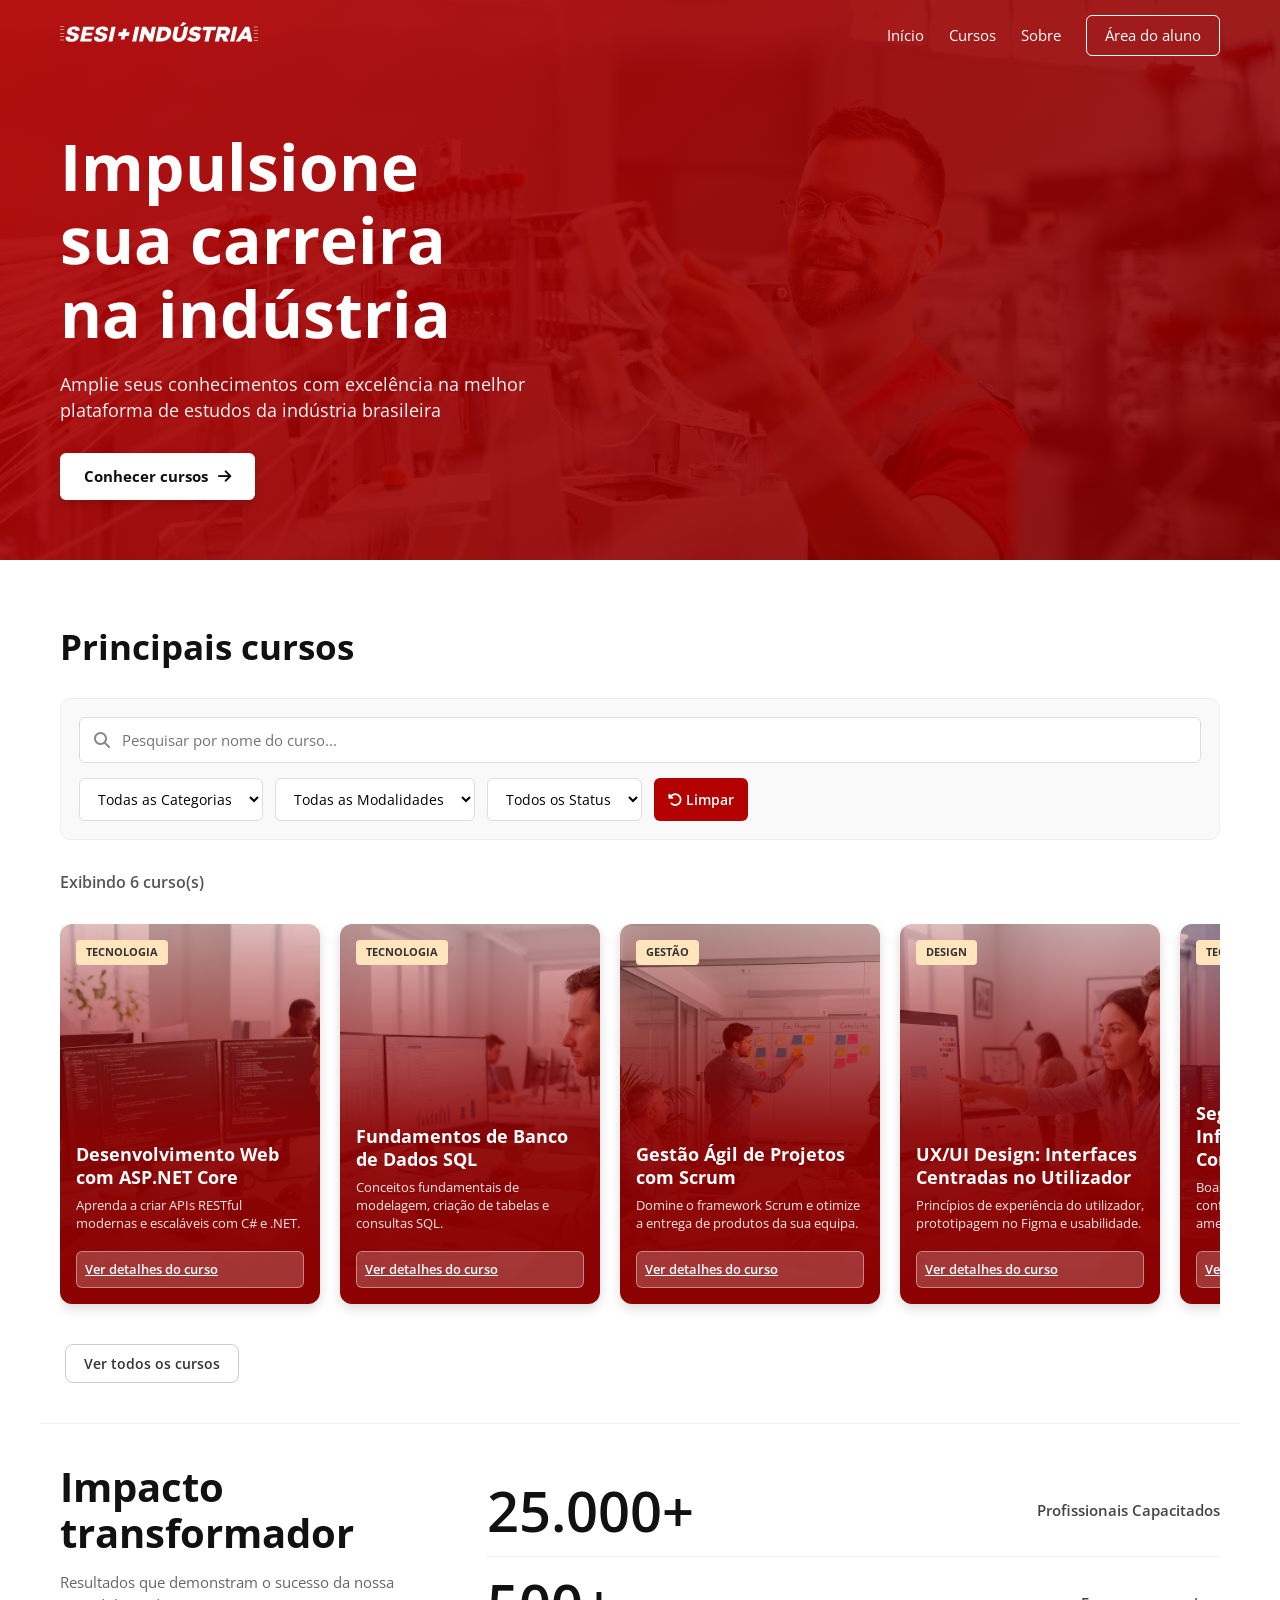
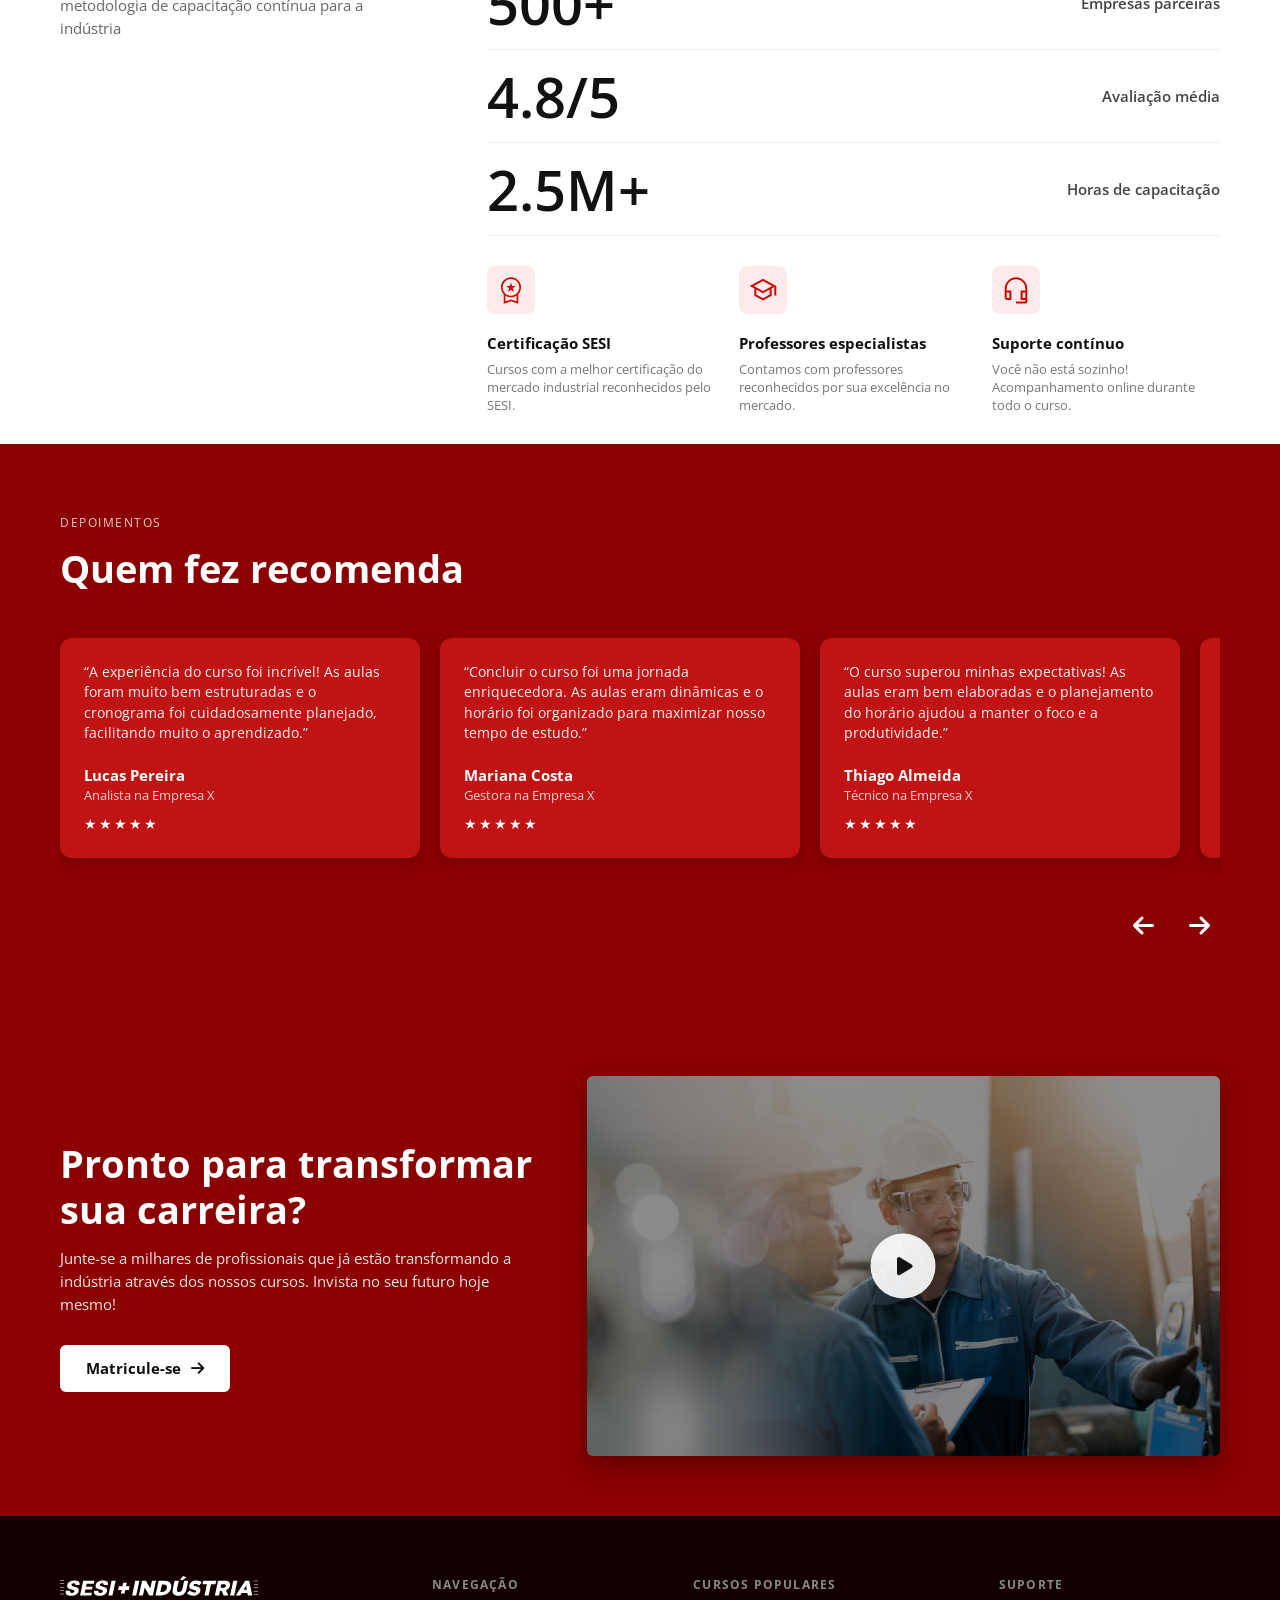
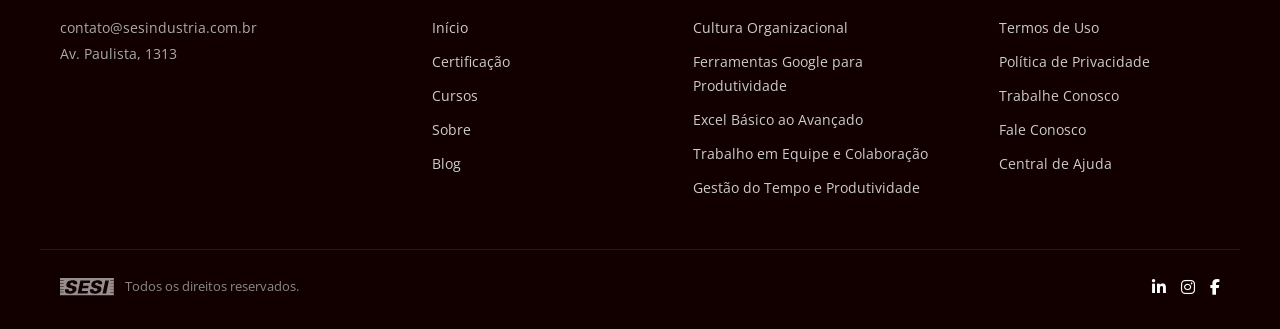
==== commit 5d468288: "Ajuste de cores e icones" ====
--- a/frontend/index.html
+++ b/frontend/index.html
@@ -93,8 +93,12 @@
         <div class="carousel-controls">
             <a href="#cursos" class="btn-see-all">Ver todos os cursos</a>
             <div class="carousel-nav-btns">
-                <button id="prevBtn" type="button" aria-label="Anterior"><i class="fa-solid fa-arrow-left"></i></button>
-                <button id="nextBtn" type="button" aria-label="Próximo"><i class="fa-solid fa-arrow-right"></i></button>
+                <button id="prevBtn" type="button" aria-label="Anterior">
+                    <img src="assets/arrow-navigation.svg" alt="Anterior">
+                </button>
+                <button id="nextBtn" type="button" aria-label="Próximo">
+                    <img src="assets/arrow-navigation-1.svg" alt="Próximo">
+                </button>
             </div>
         </div>
     </section>
--- a/frontend/style.css
+++ b/frontend/style.css
@@ -2,13 +2,37 @@
     box-sizing: border-box;
     margin: 0;
     padding: 0;
-    font-family: 'Segoe UI', Tahoma, Geneva, Verdana, sans-serif;
+    font-family: 'Open Sans', sans-serif;
 }
 
 body {
     background-color: #ffffff;
     color: #333;
     line-height: 1.5;
+}
+
+@font-face {
+    font-family: 'Open Sans';
+    src: url('fonts/static/OpenSans-Regular.ttf') format('truetype');
+    font-weight: 400;
+    font-style: normal;
+    font-display: swap;
+}
+
+@font-face {
+    font-family: 'Open Sans';
+    src: url('fonts/static/OpenSans-SemiBold.ttf') format('truetype');
+    font-weight: 600;
+    font-style: normal;
+    font-display: swap;
+}
+
+@font-face {
+    font-family: 'Open Sans';
+    src: url('fonts/static/OpenSans-Bold.ttf') format('truetype');
+    font-weight: 700;
+    font-style: normal;
+    font-display: swap;
 }
 
 .container {
@@ -137,7 +161,7 @@
 }
 
 .hero-content h1 {
-    font-size: 3.2rem;
+    font-size: 4rem;
     font-weight: 800;
     line-height: 1.15;
     margin-bottom: 20px;
@@ -160,7 +184,7 @@
     background-color: #ffffff !important;
     color: #111111 !important;
     padding: 12px 24px !important;
-    border-radius: 25px !important;
+    border-radius: 6px !important;
     text-decoration: none !important;
     font-weight: 700 !important;
     font-size: 0.95rem !important;
@@ -287,7 +311,7 @@
     width: 260px !important;
     min-width: 260px !important;
     max-width: 260px !important;
-    height: 380px !important; /* Altura fixa para todos os cards */
+    height: 380px !important;
     border-radius: 12px;
     overflow: hidden;
     color: #ffffff;
@@ -297,8 +321,6 @@
     position: relative;
     box-shadow: 0 4px 12px rgba(0, 0, 0, 0.15);
     transition: transform 0.2s ease, box-shadow 0.2s ease;
-    
-    /* Configurações da Imagem de Fundo */
     background-size: cover;
     background-position: center;
     background-repeat: no-repeat;
@@ -413,9 +435,9 @@
     color: #b30000;
 }
 
-/* --- SEÇÃO IMPACTO TRANSFORMADOR --- */
+/* --- SEÇÃO IMPACTO TRANSFORMADOR (ESPAÇOS ENTRE LINHAS REDUZIDOS) --- */
 .impact-section {
-    padding: 80px 20px 60px 20px;
+    padding: 40px 20px 30px 20px;
     display: grid;
     grid-template-columns: 1fr 2fr;
     gap: 60px;
@@ -440,13 +462,13 @@
 .impact-right {
     display: flex;
     flex-direction: column;
-    gap: 40px;
+    gap: 20px;
 }
 
 .impact-stats {
     display: flex;
     flex-direction: column;
-    gap: 15px;
+    gap: 0px !important;
 }
 
 .stat-item {
@@ -454,12 +476,13 @@
     justify-content: space-between;
     align-items: center;
     border-bottom: 1px solid #eee;
-    padding-bottom: 15px;
+    padding-bottom: 4px !important;
+    padding-top: 4px !important;
 }
 
 .stat-item h3 {
-    font-size: 2.8rem;
-    font-weight: 800;
+    font-size: 3.5rem;
+    font-weight: 600;
     color: #111;
 }
 
@@ -484,19 +507,9 @@
     gap: 12px;
 }
 
-.icon-wrapper {
-    background-color: #fde8e8;
-    width: 48px;
-    height: 48px;
-    border-radius: 8px;
-    display: flex;
-    justify-content: center;
-    align-items: center;
-}
-
 .feature-icon {
-    width: 26px;
-    height: 26px;
+
+    object-fit: contain;
 }
 
 .feature-text h4 {
@@ -512,7 +525,7 @@
     line-height: 1.4;
 }
 
-/* --- SEÇÃO DEPOIMENTOS (CARROSSEL COM 5 CARTÕES) --- */
+/* --- SEÇÃO DEPOIMENTOS (CARTÕES MAIORES E ALINHADOS) --- */
 .testimonials-section {
     background-color: #8b0000;
     color: #ffffff;
@@ -542,7 +555,6 @@
     padding: 10px 0;
 }
 
-/* Força alinhamento em linha horizontal contínua */
 #testimonialsCarousel, 
 .testimonials-carousel {
     display: flex !important;
@@ -559,12 +571,12 @@
     display: none;
 }
 
-/* Cartões individuais do carrossel */
+/* Cartões alargados para alinhar com o bloco inferior */
 .testimonials-carousel .testimonial-card {
-    flex: 0 0 260px !important;
-    width: 260px !important;
-    min-width: 260px !important;
-    max-width: 260px !important;
+    flex: 0 0 360px !important;
+    width: 360px !important;
+    min-width: 360px !important;
+    max-width: 360px !important;
     background-color: #c01414 !important;
     padding: 24px !important;
     border-radius: 12px !important;
@@ -602,7 +614,7 @@
     letter-spacing: 2px;
 }
 
-/* Setas de navegação no canto inferior direito */
+/* Setas de navegação */
 .testimonials-nav-btns {
     display: flex;
     justify-content: flex-end;
@@ -625,7 +637,7 @@
     opacity: 0.8;
 }
 
-/* --- SEÇÃO CTA (CALL TO ACTION / VÍDEO) --- */
+/* --- SEÇÃO CTA (CALL TO ACTION / VÍDEO COM IMAGEM MAIS ESCURA) --- */
 .cta-section {
     background-color: #8b0000;
     padding: 60px 0;
@@ -634,7 +646,7 @@
 
 .cta-flex {
     display: grid;
-    grid-template-columns: 1fr 1fr;
+    grid-template-columns: 1fr 1.3fr;
     gap: 40px;
     align-items: center;
 }
@@ -664,7 +676,7 @@
     background-color: #ffffff !important;
     color: #111111 !important;
     padding: 12px 26px !important;
-    border-radius: 25px !important;
+    border-radius: 6px !important;
     text-decoration: none !important;
     font-weight: 700 !important;
     font-size: 0.95rem !important;
@@ -680,16 +692,20 @@
 
 .cta-media {
     position: relative;
-    border-radius: 12px;
+    border-radius: 6px;
     overflow: hidden;
     box-shadow: 0 10px 25px rgba(0, 0, 0, 0.3);
-}
-
+    height: 380px !important;
+    width: 100%;
+}
+
+/* Imagem mais escura conforme solicitado */
 .cta-media img {
     width: 100%;
-    height: 300px;
+    height: 100% !important;
     object-fit: cover;
     display: block;
+    filter: brightness(0.55);
 }
 
 .play-btn-overlay {
@@ -847,33 +863,29 @@
     }
 }
 
-/* Oculta o botão hambúrguer por padrão em computadores */
 .hamburger-btn {
     display: none;
     background: none;
     border: none;
     font-size: 1.5rem;
-    color: #ffffff; /* Ajusta para escuro se o header for branco */
+    color: #ffffff;
     cursor: pointer;
     z-index: 1001;
 }
 
-/* Quando o header estiver com fundo branco (scrolled), muda a cor do hambúrguer */
 header.navbar.scrolled .hamburger-btn {
     color: #111111;
 }
 
-/* Responsividade Mobile */
 @media (max-width: 768px) {
     .hamburger-btn {
         display: block;
     }
 
-    /* Esconde os links por padrão no telemóvel */
     .nav-links {
         position: fixed;
         top: 0;
-        right: -100%; /* Escondido fora da tela à direita */
+        right: -100%;
         width: 75%;
         max-width: 300px;
         height: 100vh;
@@ -887,7 +899,6 @@
         z-index: 1000;
     }
 
-    /* Classe ativa que traz o menu para a tela */
     .nav-links.active {
         right: 0;
     }
@@ -902,4 +913,54 @@
         padding: 10px 20px;
         border-radius: 20px;
     }
+}
+
+.navbar:not(.scrolled) .nav-links a {
+    color: #ffffff;
+}
+
+.navbar:not(.scrolled) .btn-area-aluno {
+    color: #ffffff;
+    border-color: #ffffff;
+}
+
+.navbar:not(.scrolled) .brand-logo img {
+    filter: brightness(0) invert(1);
+}
+
+header.navbar {
+    border-bottom: none !important;
+    box-shadow: none !important;
+}
+
+/* Setas de navegação */
+.carousel-nav-btns button,
+.carousel-btn {
+    display: inline-flex;
+    align-items: center;
+    justify-content: center;
+    background: transparent !important;
+    border: none !important;
+    box-shadow: none !important;
+    cursor: pointer;
+    padding: 0;
+    width: auto;
+    height: auto;
+    transition: opacity 0.2s;
+}
+
+.carousel-nav-btns button img,
+.carousel-btn img {
+    width: 38px !important;
+    height: 38px !important;
+    display: block;
+    object-exit: contain;
+    transform: scale(0.85); /* Deixa as setas mais finas e refinadas */
+    filter: brightness(0) invert(1);
+}
+
+.carousel-nav-btns button:hover,
+.carousel-btn:hover {
+    opacity: 0.7;
+    background: transparent !important;
 }
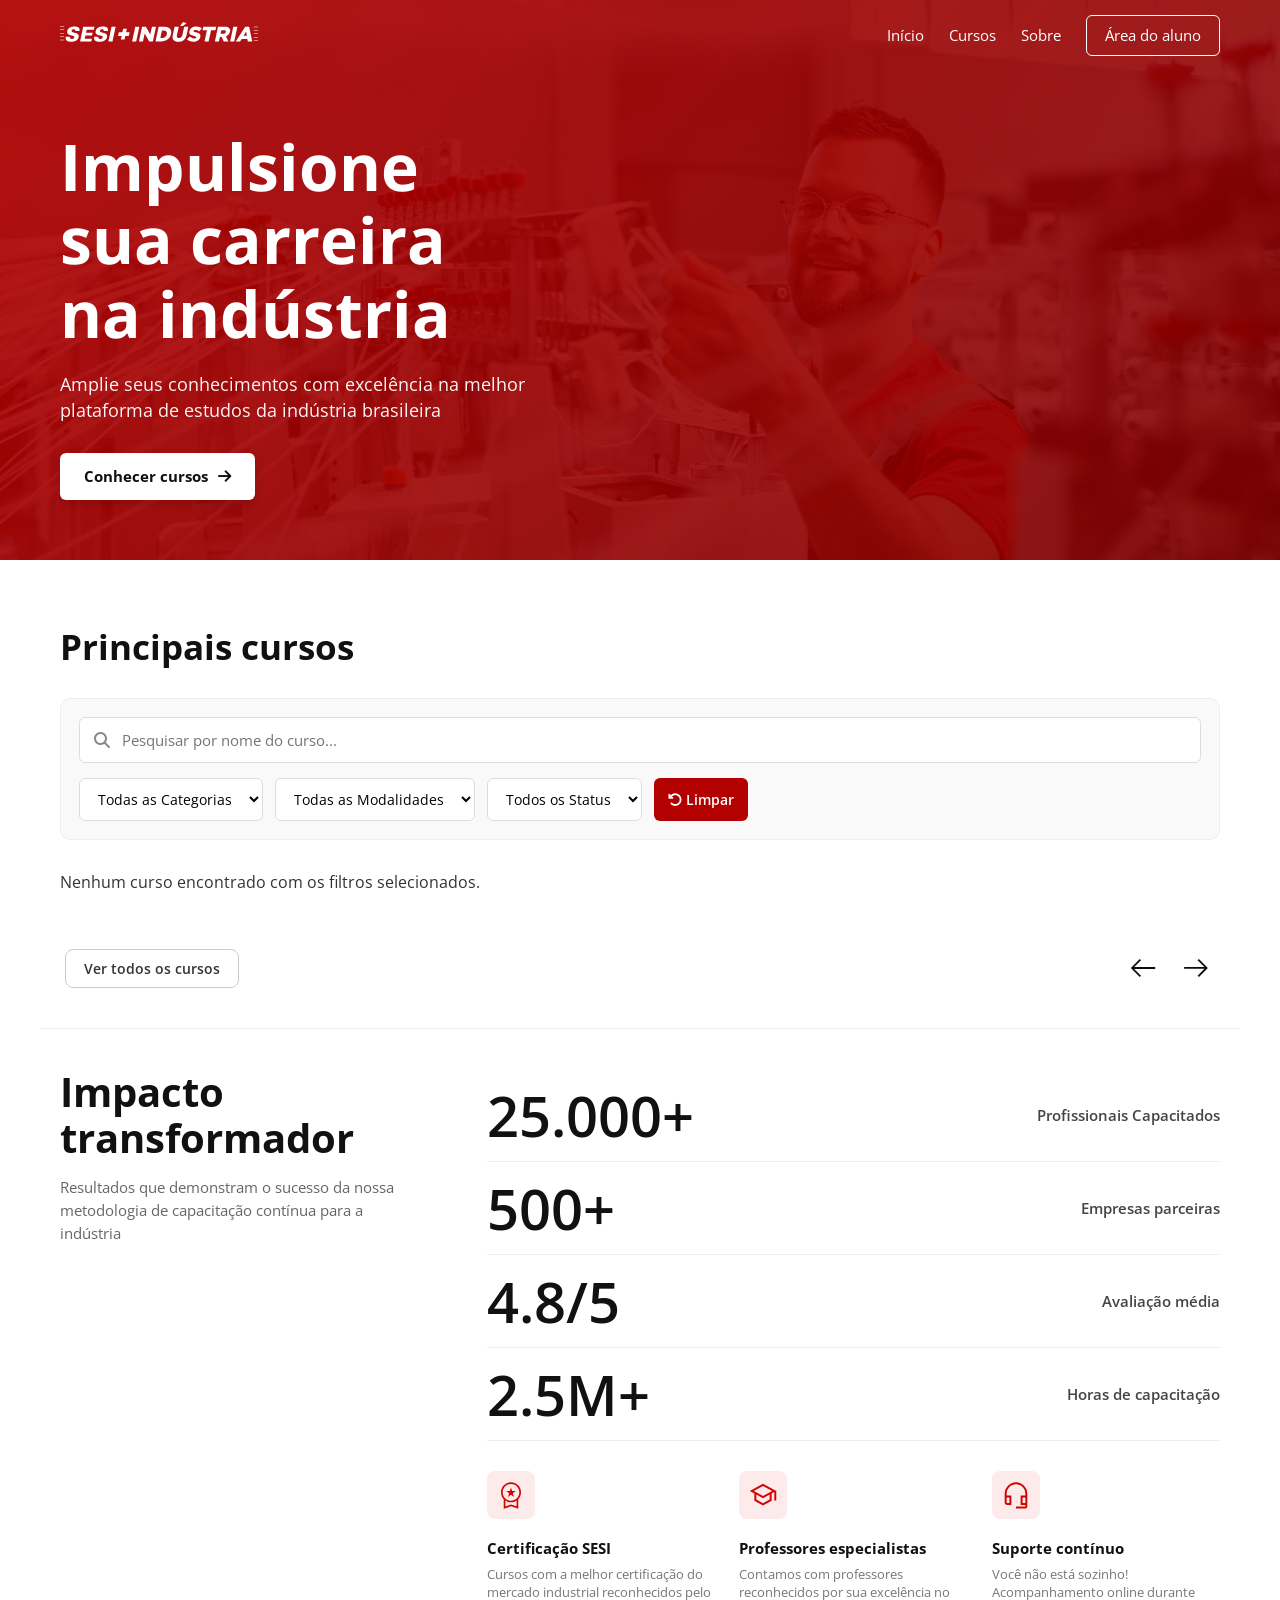
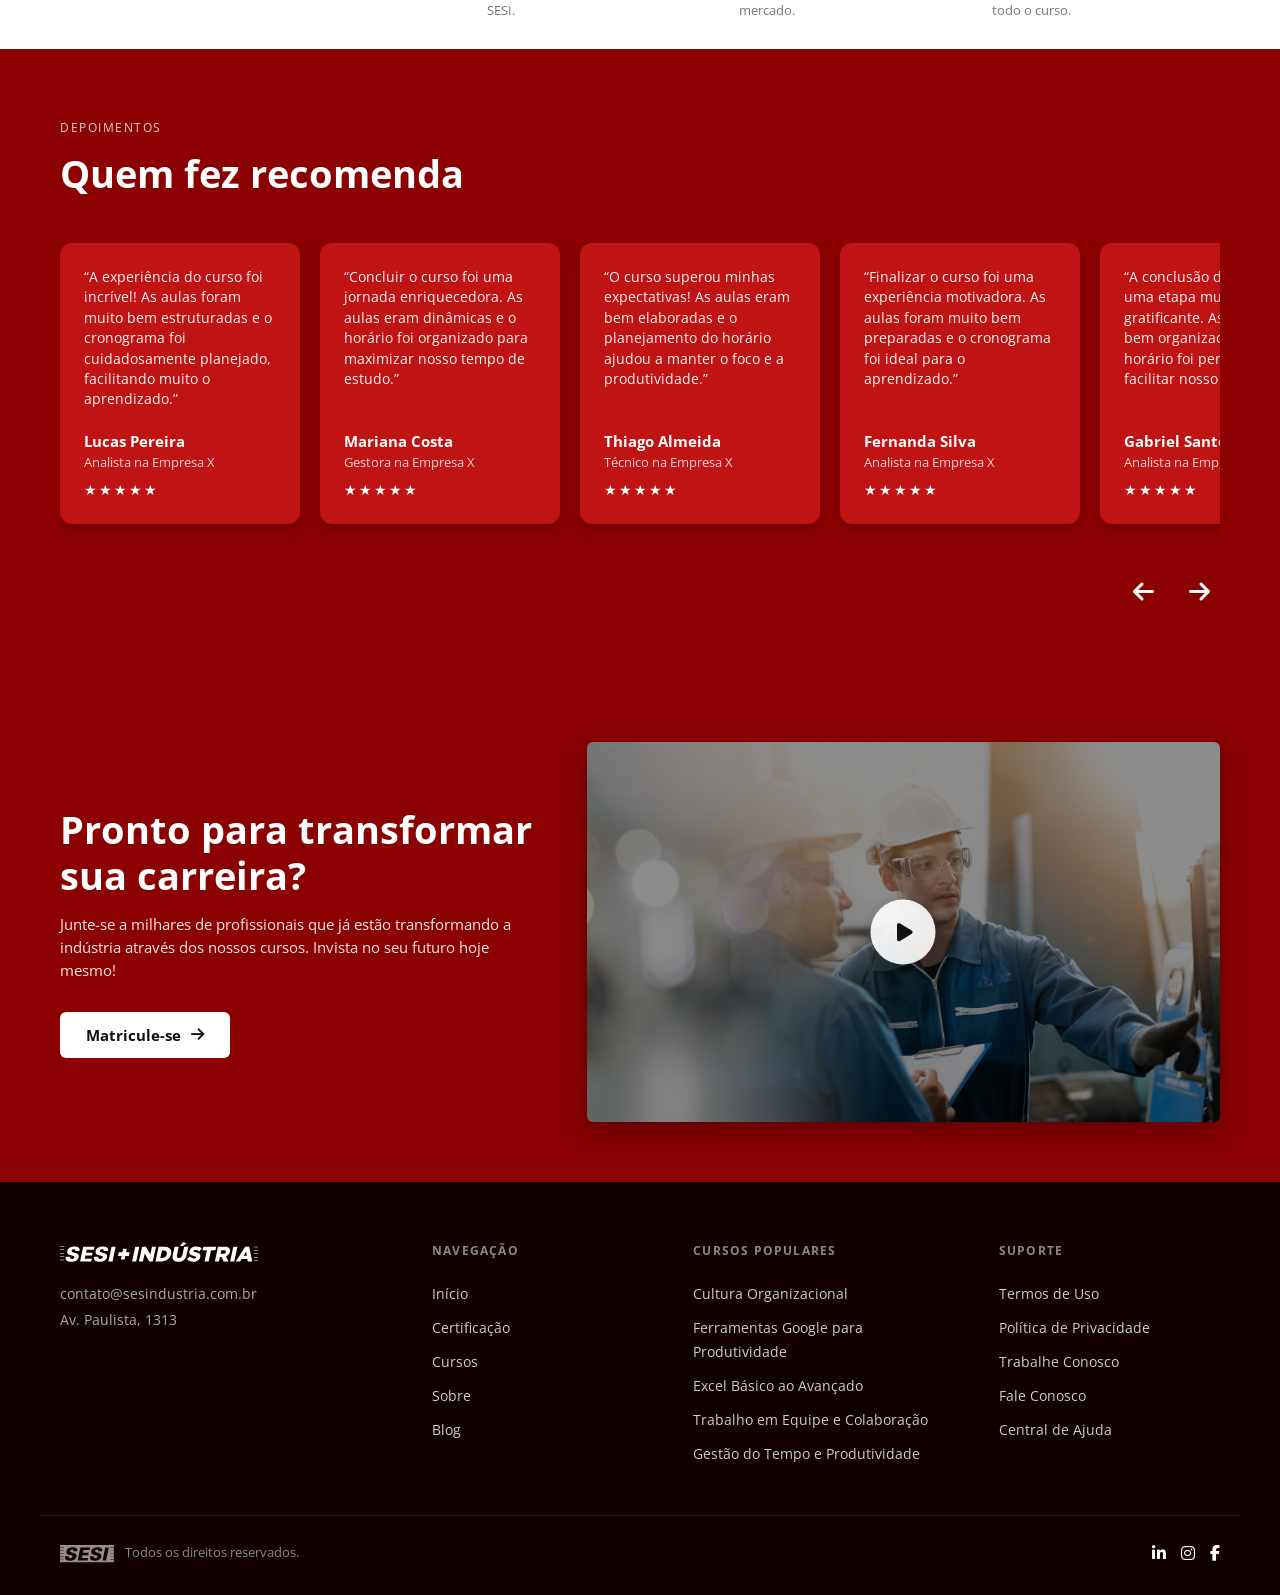
==== commit 20586643: "acesso ao moodle funcionando" ====
--- a/frontend/index.html
+++ b/frontend/index.html
@@ -87,6 +87,9 @@
         <!-- Carrossel de Cursos -->
         <div class="carousel-wrapper">
             <div id="coursesGrid" class="courses-carousel"></div>
+            <div id="lista-cursos">
+    <!-- Os cursos do Moodle serão inseridos aqui automaticamente via JavaScript -->
+            </div>
         </div>
 
         <!-- Barra Inferior com Botão e Setas de Navegação -->
--- a/frontend/style.css
+++ b/frontend/style.css
@@ -389,7 +389,7 @@
     display: flex;
     justify-content: space-between;
     align-items: center;
-    margin-top: 15px;
+    margin-top: 20px;
     padding: 0 5px;
 }
 
@@ -412,27 +412,38 @@
 
 .carousel-nav-btns {
     display: flex;
-    gap: 10px;
-}
-
-.carousel-nav-btns button {
-    width: 40px;
-    height: 40px;
-    border-radius: 8px;
-    border: 1px solid #ddd;
-    background-color: #f8f8f8;
-    color: #333333;
-    font-size: 1rem;
+    gap: 15px;
+    align-items: center;
+}
+
+/* Correção e estilização das setas de navegação do carrossel principal */
+.carousel-nav-btns button,
+.carousel-btn {
+    display: inline-flex;
+    align-items: center;
+    justify-content: center;
+    background: transparent !important;
+    border: none !important;
+    box-shadow: none !important;
     cursor: pointer;
-    display: flex;
-    justify-content: center;
-    align-items: center;
-    transition: all 0.2s ease;
-}
-
-.carousel-nav-btns button:hover {
-    background-color: #e5e5e5;
-    color: #b30000;
+    padding: 0;
+    width: auto;
+    height: auto;
+    transition: opacity 0.2s;
+}
+
+.carousel-nav-btns button img,
+.carousel-btn img {
+    width: 38px !important;
+    height: 38px !important;
+    display: block;
+    object-fit: contain;
+}
+
+.carousel-nav-btns button:hover,
+.carousel-btn:hover {
+    opacity: 0.7;
+    background: transparent !important;
 }
 
 /* --- SEÇÃO IMPACTO TRANSFORMADOR (ESPAÇOS ENTRE LINHAS REDUZIDOS) --- */
@@ -508,7 +519,6 @@
 }
 
 .feature-icon {
-
     object-fit: contain;
 }
 
@@ -575,8 +585,8 @@
 .testimonials-carousel .testimonial-card {
     flex: 0 0 360px !important;
     width: 360px !important;
-    min-width: 360px !important;
-    max-width: 360px !important;
+    min-width: 240px !important;
+    max-width: 240px !important;
     background-color: #c01414 !important;
     padding: 24px !important;
     border-radius: 12px !important;
@@ -614,7 +624,7 @@
     letter-spacing: 2px;
 }
 
-/* Setas de navegação */
+/* Setas de navegação de depoimentos */
 .testimonials-nav-btns {
     display: flex;
     justify-content: flex-end;
@@ -699,7 +709,6 @@
     width: 100%;
 }
 
-/* Imagem mais escura conforme solicitado */
 .cta-media img {
     width: 100%;
     height: 100% !important;
@@ -931,36 +940,4 @@
 header.navbar {
     border-bottom: none !important;
     box-shadow: none !important;
-}
-
-/* Setas de navegação */
-.carousel-nav-btns button,
-.carousel-btn {
-    display: inline-flex;
-    align-items: center;
-    justify-content: center;
-    background: transparent !important;
-    border: none !important;
-    box-shadow: none !important;
-    cursor: pointer;
-    padding: 0;
-    width: auto;
-    height: auto;
-    transition: opacity 0.2s;
-}
-
-.carousel-nav-btns button img,
-.carousel-btn img {
-    width: 38px !important;
-    height: 38px !important;
-    display: block;
-    object-exit: contain;
-    transform: scale(0.85); /* Deixa as setas mais finas e refinadas */
-    filter: brightness(0) invert(1);
-}
-
-.carousel-nav-btns button:hover,
-.carousel-btn:hover {
-    opacity: 0.7;
-    background: transparent !important;
 }
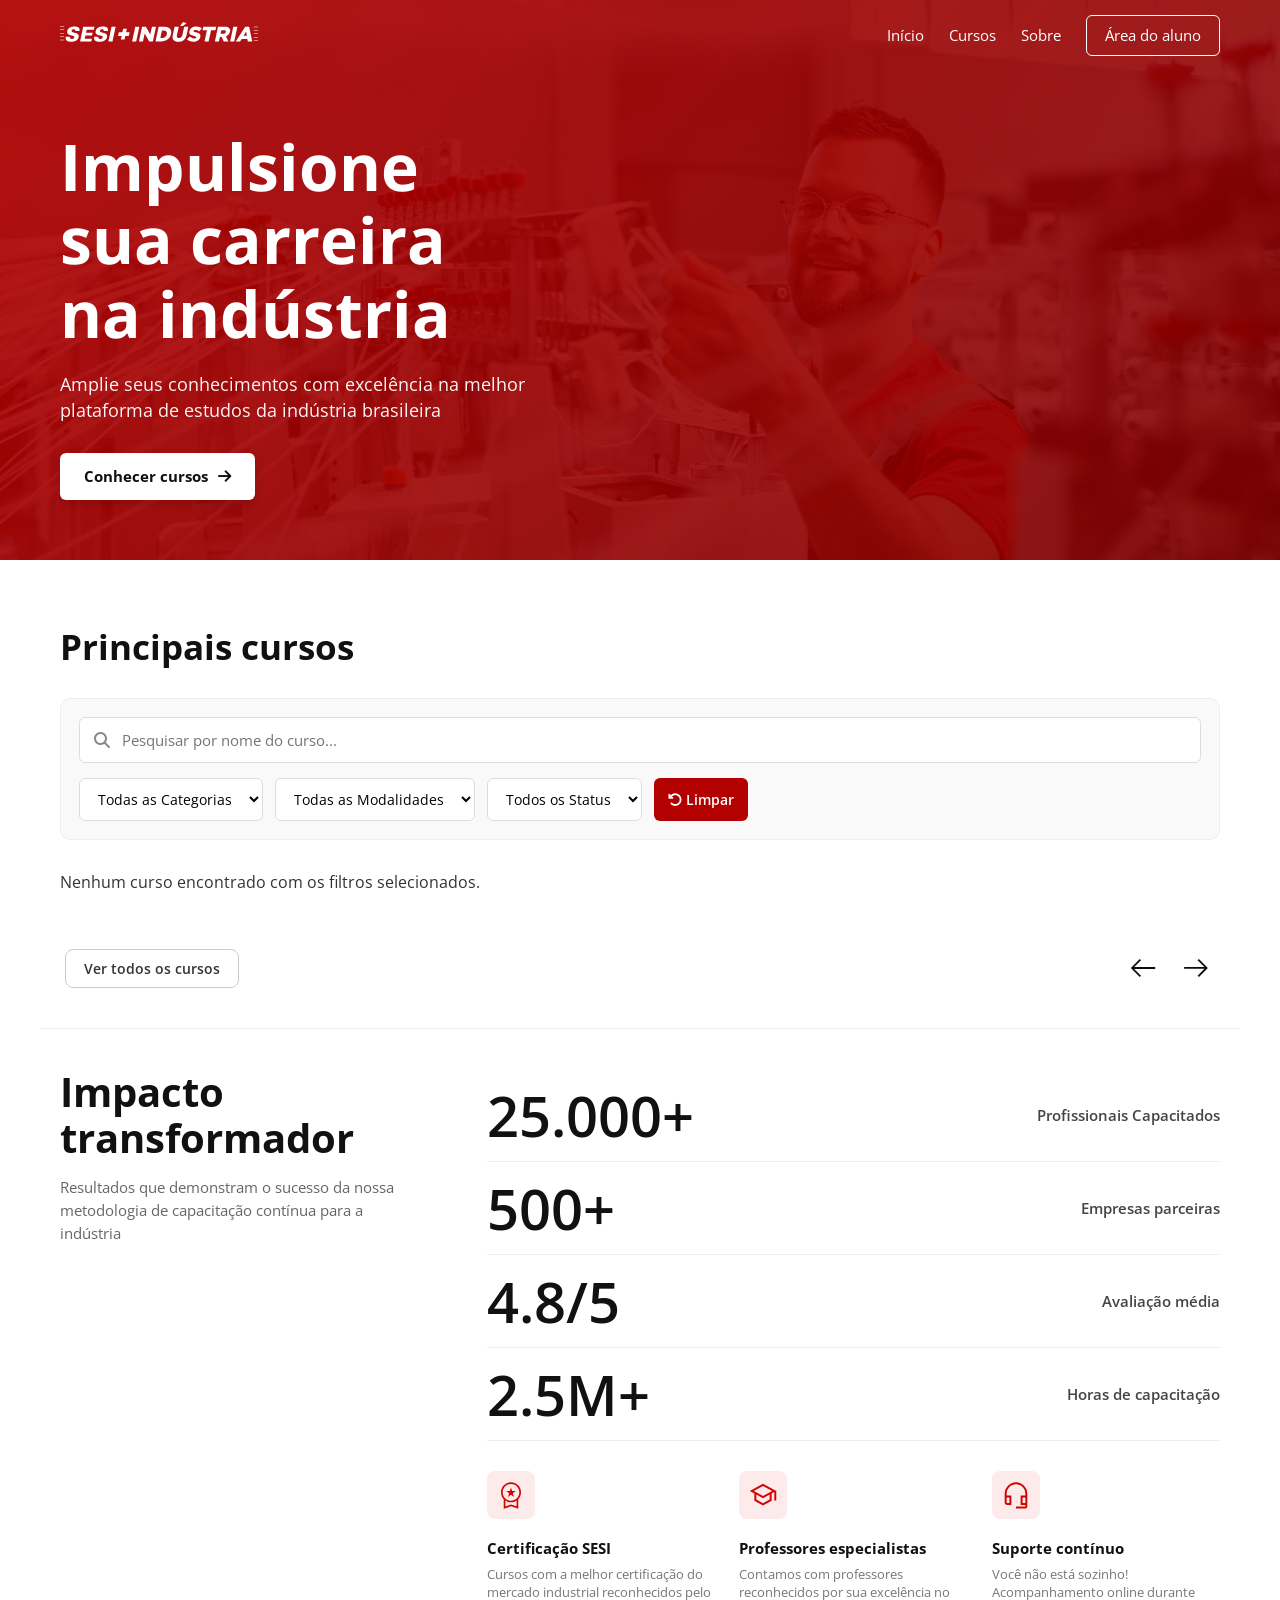
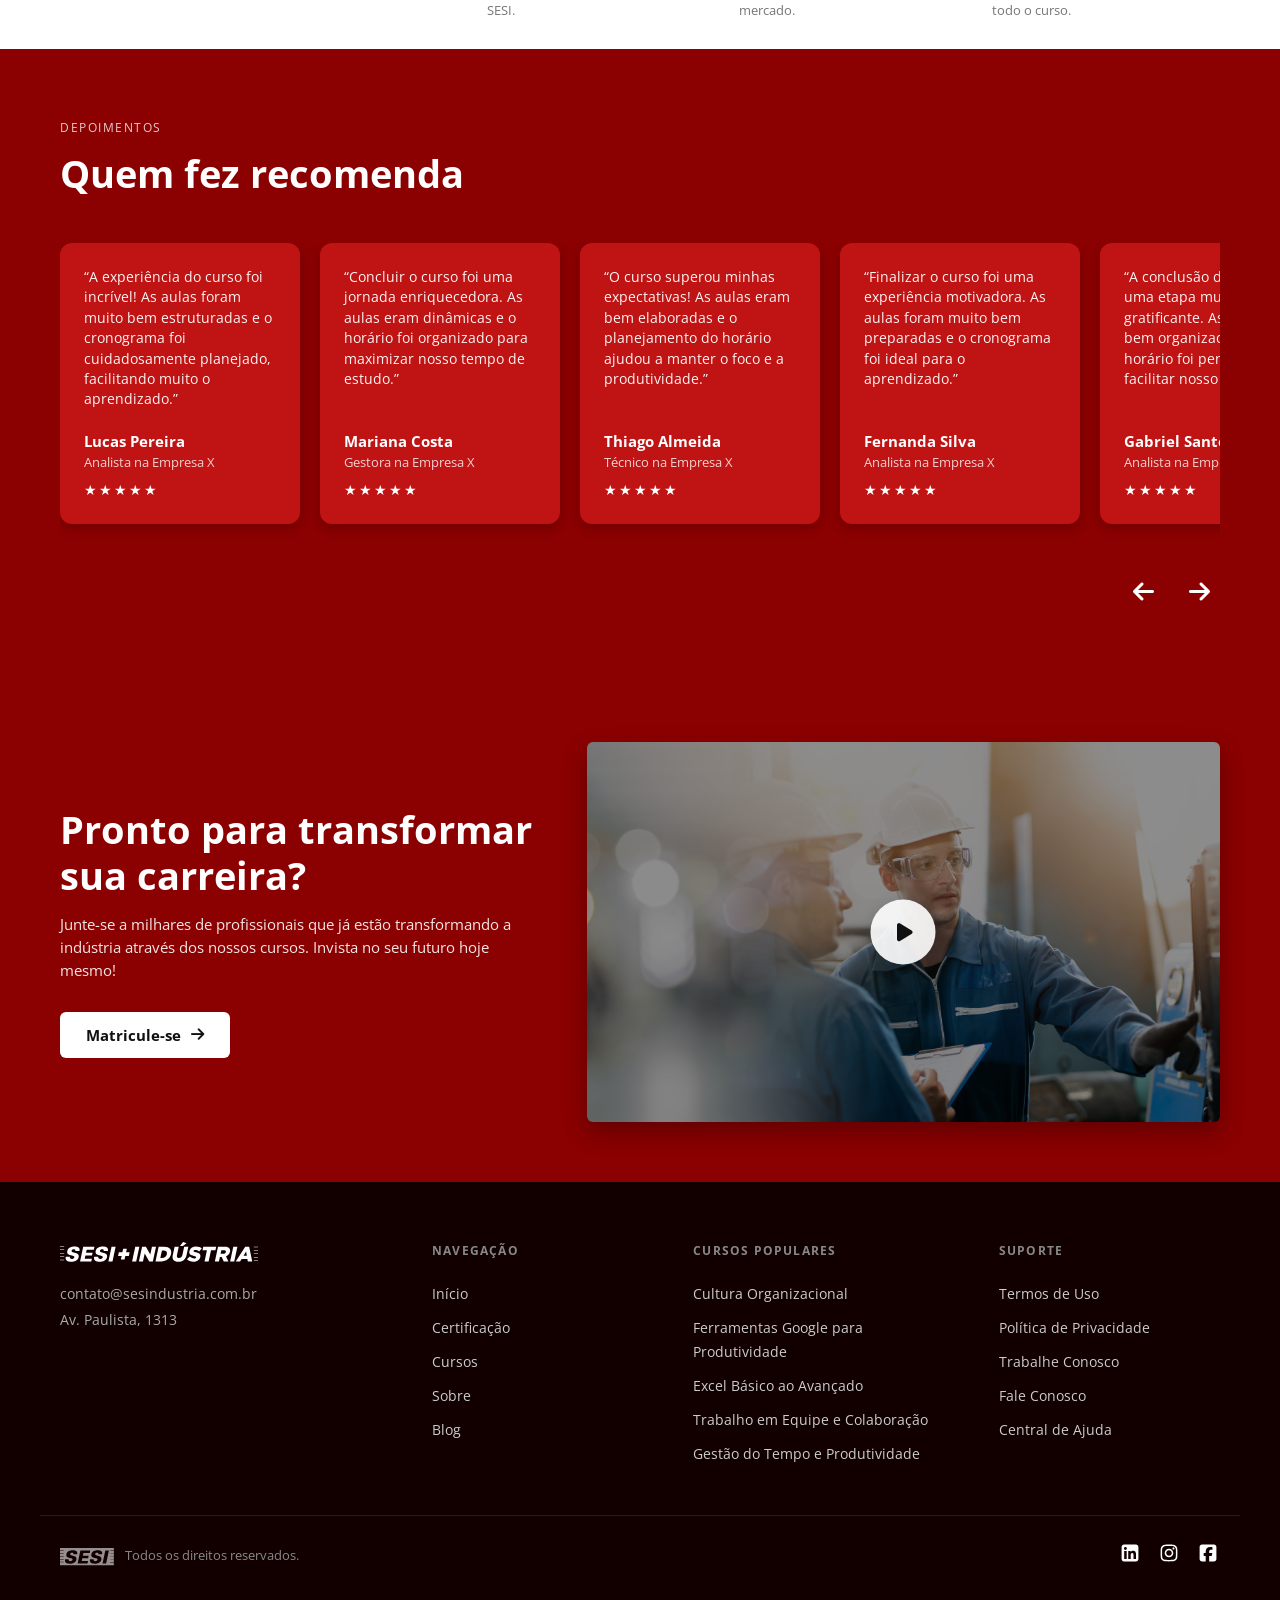
==== commit 1dee29f8: "atualiza icones sociais medias" ====
--- a/frontend/index.html
+++ b/frontend/index.html
@@ -296,9 +296,9 @@
                 <span>Todos os direitos reservados.</span>
             </div>
             <div class="social-links">
-                <a href="#"><i class="fa-brands fa-linkedin-in"></i></a>
-                <a href="#"><i class="fa-brands fa-instagram"></i></a>
-                <a href="#"><i class="fa-brands fa-facebook-f"></i></a>
+                <a href="#"><img src="assets/icon-linkedIn-24px.svg" alt="LinkedIn" class="social-icon"></a>
+                <a href="#"><img src="assets/icon-instagram-24px.svg" alt="Instagram" class="social-icon"></a>
+                <a href="#"><img src="assets/icon-facebook-24px.svg" alt="Facebook" class="social-icon"></a>
             </div>
         </div>
     </footer>
